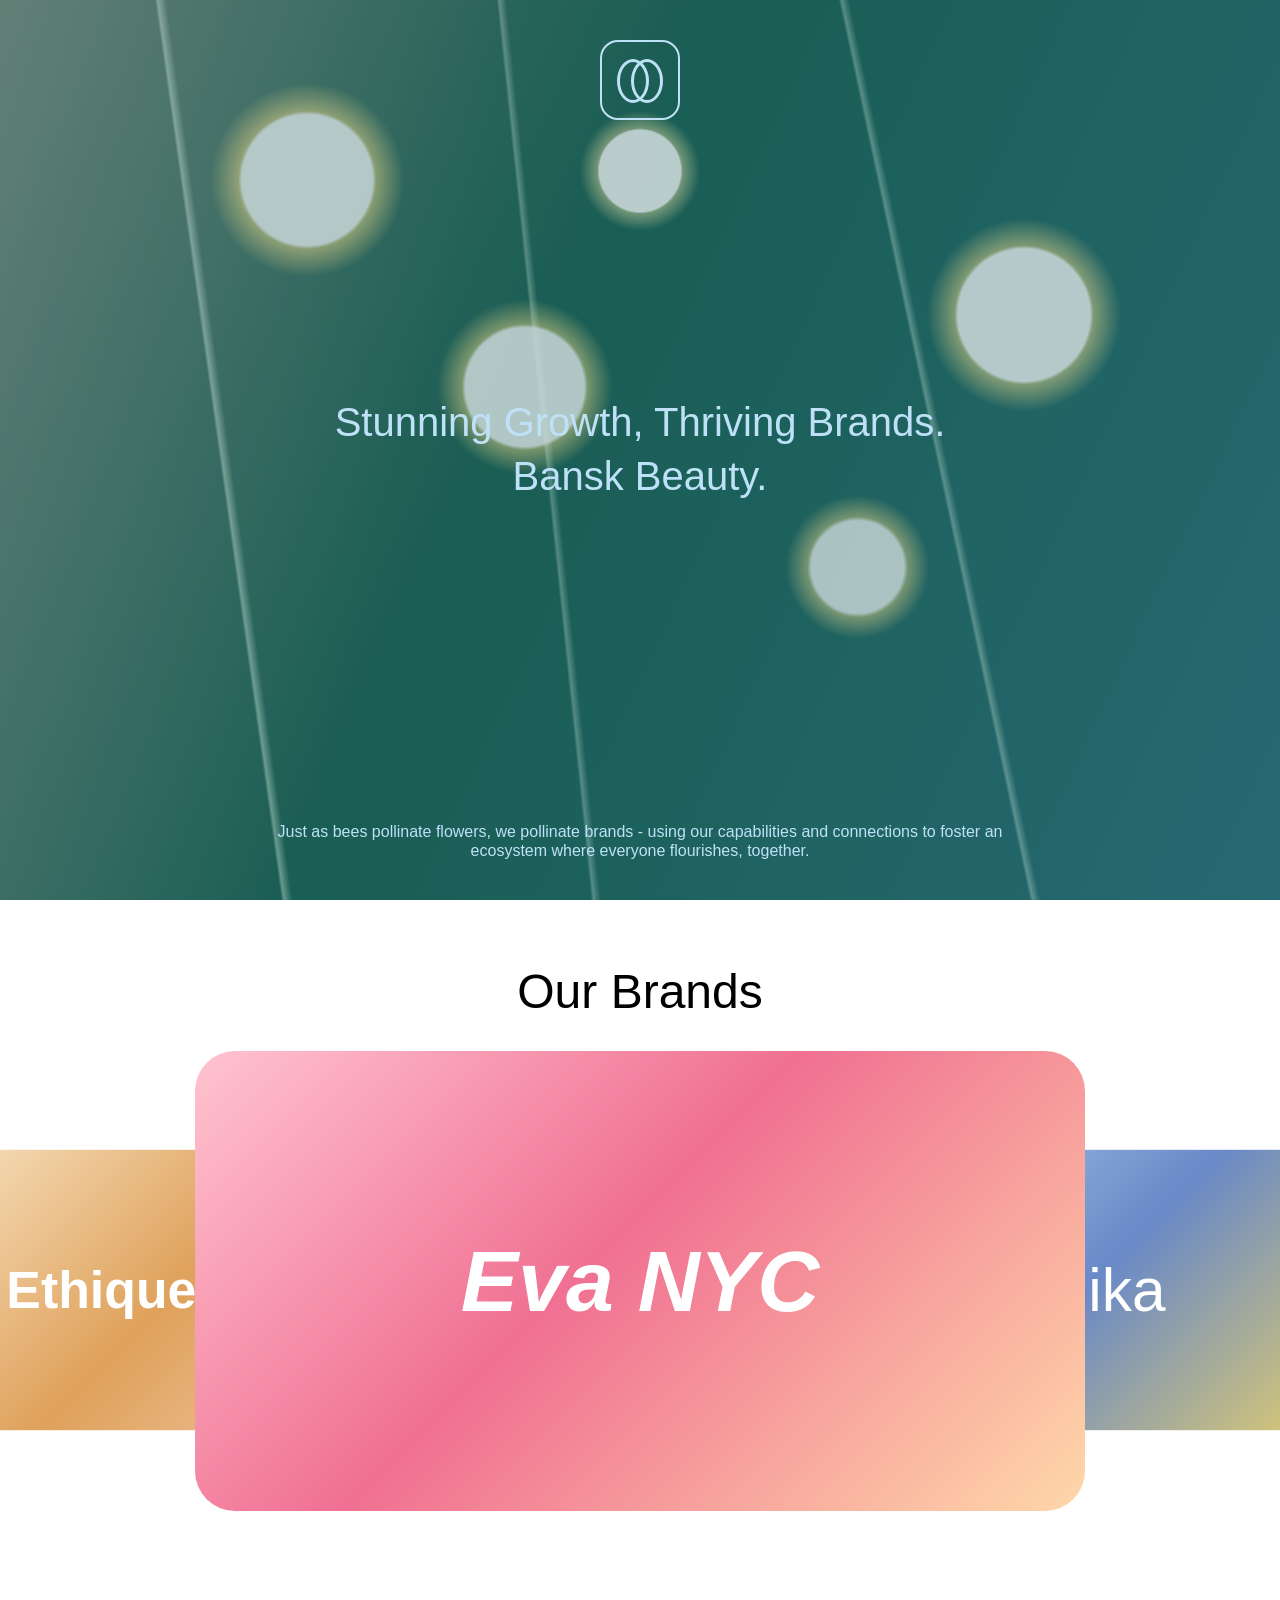
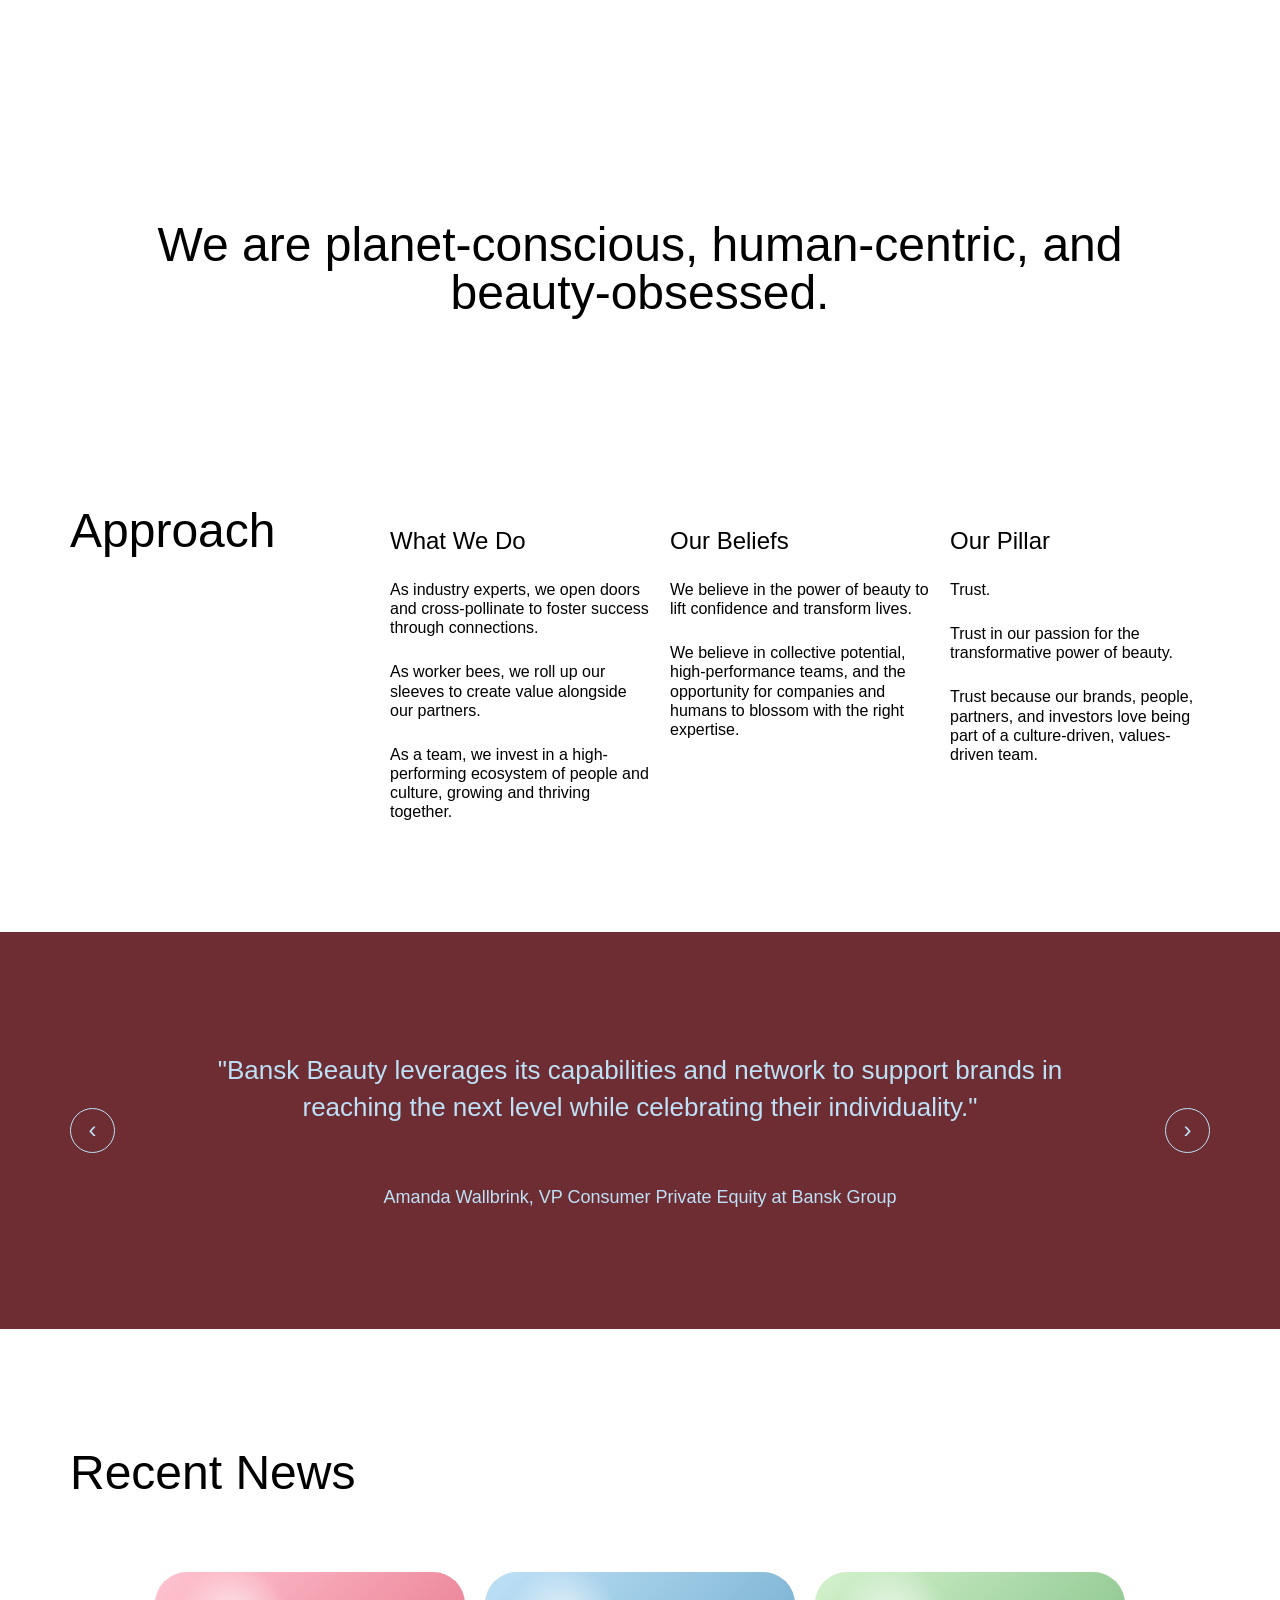
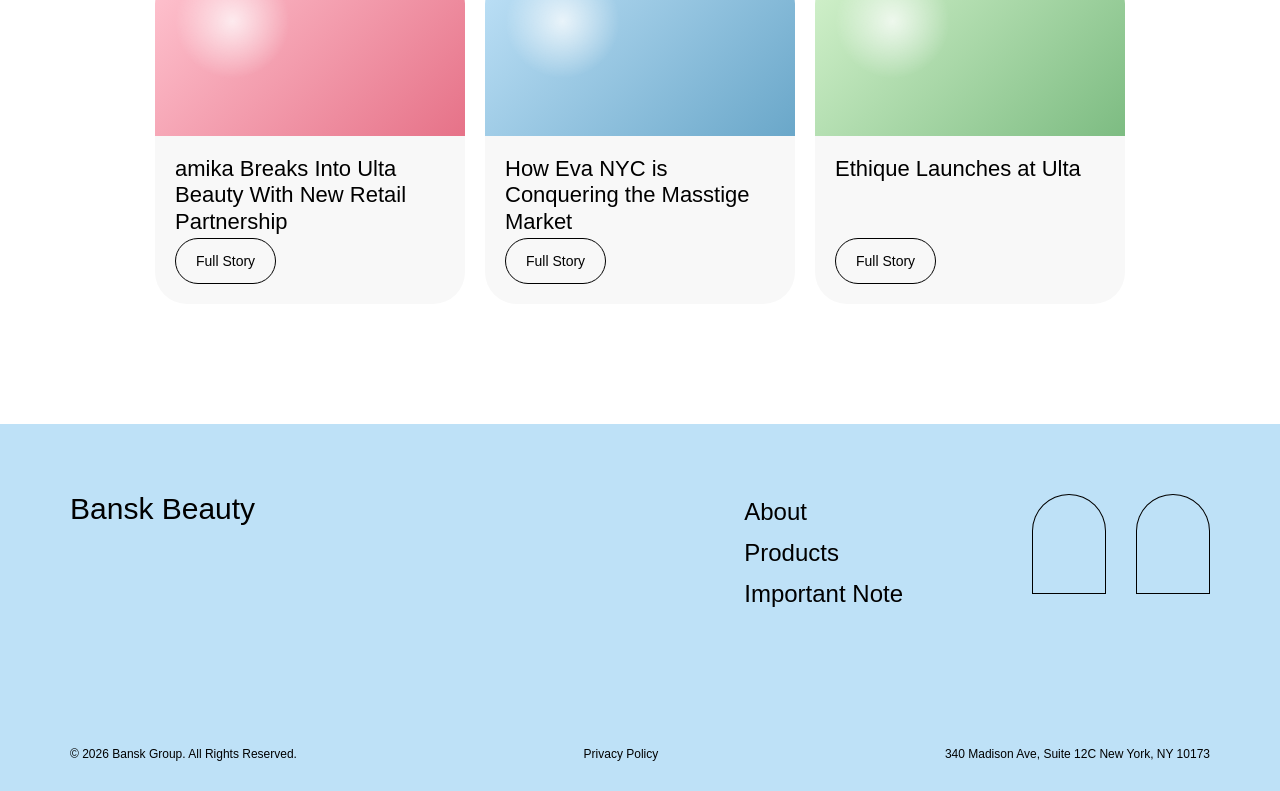
==== index.html @ 54f82763 "zuri nilotica 1st" ====
<!DOCTYPE html>
<html lang="en">
<head>
  <meta charset="UTF-8">
  <meta name="viewport" content="width=device-width, initial-scale=1.0">
  <title>Bansk Beauty Replica | Home</title>
  <link rel="stylesheet" href="styles.css">
</head>
<body data-page="home">
  <header class="site-header">
    <div class="container header-inner">
      <a class="brand-mark" href="index.html" aria-label="Bansk Beauty home">
        <span class="mark-symbol">B</span>
      </a>
      <a class="wordmark" href="index.html" aria-label="Bansk Beauty home">Bansk Beauty</a>
      <nav class="desktop-nav" aria-label="Primary navigation">
        <a href="about.html">About</a>
        <a href="https://www.linkedin.com/company/bansk-beauty/posts/?feedView=all">LinkedIn</a>
      </nav>
      <button class="menu-btn" type="button" aria-label="Open menu" aria-expanded="false">
        <span></span><span></span><span></span>
      </button>
    </div>
    <nav class="mobile-nav" aria-label="Mobile navigation">
      <a href="index.html">Home</a>
      <a href="products.html">Products</a>
      <a href="about.html">About</a>
      <a href="contact.html">Contact</a>
      <a href="important-note.html">Important Note</a>
    </nav>
  </header>

  <section class="hero hero-home" aria-label="Introduction">
    <div class="hero-media"></div>
    <div class="hero-logo">B</div>
    <h1>Stunning Growth, Thriving Brands.<br>Bansk Beauty.</h1>
    <p>Just as bees pollinate flowers, we pollinate brands - using our capabilities and connections to foster an ecosystem where everyone flourishes, together.</p>
  </section>

  <main class="home-page">
    <section class="brand-section container" id="brands">
      <h2 class="section-heading center">Our Brands</h2>
      <button class="brand-close" type="button" aria-label="Close brand details">×</button>
      <div class="brand-carousel" aria-live="polite"></div>
      <div class="carousel-actions">
        <button class="circle-btn prev-brand" type="button" aria-label="Previous brand">‹</button>
        <button class="circle-btn next-brand" type="button" aria-label="Next brand">›</button>
      </div>
    </section>

    <section class="core-value container reveal">
      <p>We are planet-conscious, human-centric, and beauty-obsessed.</p>
    </section>

    <section class="approach-section container reveal">
      <h2 class="section-heading">Approach</h2>
      <div class="approach-grid">
        <article>
          <h3>What We Do</h3>
          <p>As industry experts, we open doors and cross-pollinate to foster success through connections.</p>
          <p>As worker bees, we roll up our sleeves to create value alongside our partners.</p>
          <p>As a team, we invest in a high-performing ecosystem of people and culture, growing and thriving together.</p>
        </article>
        <article>
          <h3>Our Beliefs</h3>
          <p>We believe in the power of beauty to lift confidence and transform lives.</p>
          <p>We believe in collective potential, high-performance teams, and the opportunity for companies and humans to blossom with the right expertise.</p>
        </article>
        <article>
          <h3>Our Pillar</h3>
          <p>Trust.</p>
          <p>Trust in our passion for the transformative power of beauty.</p>
          <p>Trust because our brands, people, partners, and investors love being part of a culture-driven, values-driven team.</p>
        </article>
      </div>
    </section>

    <section class="testimonial-section reveal" aria-label="Testimonials">
      <div class="container">
        <div class="testimonial-slider">
          <button class="circle-btn testimonial-prev" type="button" aria-label="Previous testimonial">‹</button>
          <blockquote>
            <p class="testimonial-text"></p>
            <footer class="testimonial-author"></footer>
          </blockquote>
          <button class="circle-btn testimonial-next" type="button" aria-label="Next testimonial">›</button>
        </div>
      </div>
    </section>

    <section class="recent-news-section container reveal">
      <h2 class="section-heading">Recent News</h2>
      <div class="news-grid">
        <article class="news-card">
          <div class="placeholder-image pink"></div>
          <div class="news-content">
            <p>amika Breaks Into Ulta Beauty With New Retail Partnership</p>
            <a class="pill-btn" href="#">Full Story</a>
          </div>
        </article>
        <article class="news-card">
          <div class="placeholder-image blue"></div>
          <div class="news-content">
            <p>How Eva NYC is Conquering the Masstige Market</p>
            <a class="pill-btn" href="#">Full Story</a>
          </div>
        </article>
        <article class="news-card">
          <div class="placeholder-image green"></div>
          <div class="news-content">
            <p>Ethique Launches at Ulta</p>
            <a class="pill-btn" href="#">Full Story</a>
          </div>
        </article>
      </div>
    </section>
  </main>

  <footer class="site-footer">
    <div class="container footer-inner">
      <div class="footer-top">
        <a class="footer-wordmark" href="index.html">Bansk Beauty</a>
        <div class="footer-nav-wrap">
          <nav class="footer-nav" aria-label="Footer navigation">
            <a href="about.html">About</a>
            <a href="products.html">Products</a>
            <a href="important-note.html">Important Note</a>
          </nav>
          <div class="footer-shapes" aria-hidden="true">
            <span></span><span></span>
          </div>
        </div>
      </div>
      <div class="footer-bottom">
        <p>© 2026 Bansk Group. All Rights Reserved.</p>
        <a href="important-note.html">Privacy Policy</a>
        <p>340 Madison Ave, Suite 12C New York, NY 10173</p>
      </div>
    </div>
  </footer>

  <script src="script.js"></script>
</body>
</html>
---- styles.css ----
:root {
  --blue: #bee1f7;
  --burgundy: #6d2d33;
  --ink: #000;
  --paper: #fff;
  --soft: #f8f8f8;
  --muted: #ececec;
  --gutter: 70px;
  --radius-lg: 40px;
  --radius-md: 20px;
}

* {
  box-sizing: border-box;
}

html {
  scroll-behavior: smooth;
}

body {
  margin: 0;
  color: var(--ink);
  background: var(--paper);
  font-family: "Trebuchet MS", "Helvetica Neue", sans-serif;
  font-weight: 375;
  overflow-x: hidden;
}

a {
  color: inherit;
}

.container {
  max-width: 1440px;
  margin: 0 auto;
  padding: 0 var(--gutter);
}

.site-header {
  position: fixed;
  z-index: 20;
  top: 0;
  left: 0;
  width: 100%;
  background: var(--paper);
  border-bottom: 1px solid rgba(0, 0, 0, 0.05);
  transition: background-color 0.3s ease, border-color 0.3s ease, color 0.3s ease;
}

body[data-page="home"] .site-header:not(.is-sticky):not(.menu-open) {
  opacity: 0;
  pointer-events: none;
}

body[data-page="home"]:has(#brands:target) .site-header {
  opacity: 1;
  pointer-events: auto;
  background: var(--blue);
}

.site-header.translucent:not(.is-sticky):not(.menu-open) {
  background: transparent;
  color: var(--paper);
  border-color: transparent;
}

.site-header.is-sticky,
.site-header.menu-open {
  background: var(--blue);
  color: var(--ink);
}

.header-inner {
  position: relative;
  display: flex;
  min-height: 77px;
  align-items: center;
  justify-content: space-between;
}

.brand-mark {
  display: grid;
  width: 42px;
  height: 42px;
  place-items: center;
  border: 1px solid currentColor;
  border-radius: 50%;
  text-decoration: none;
  font-size: 0;
}

.mark-symbol {
  position: relative;
  width: 30px;
  height: 30px;
  border: 2px solid currentColor;
  border-radius: 12px;
}

.mark-symbol::before,
.mark-symbol::after {
  content: "";
  position: absolute;
  top: 5px;
  width: 14px;
  height: 18px;
  border: 2px solid currentColor;
  border-radius: 50%;
}

.mark-symbol::before {
  left: 4px;
}

.mark-symbol::after {
  right: 4px;
}

.wordmark {
  position: absolute;
  left: 50%;
  transform: translateX(-50%);
  text-decoration: none;
  font-size: 21px;
  line-height: 1;
  letter-spacing: 0;
}

.desktop-nav {
  display: flex;
  gap: 34px;
}

.desktop-nav a,
.footer-nav a {
  text-decoration: none;
  font-size: 16px;
  line-height: 1.18;
}

.desktop-nav a:hover,
.footer-nav a:hover,
.footer-bottom a:hover {
  text-decoration: underline;
}

.menu-btn {
  display: none;
  position: relative;
  width: 32px;
  height: 30px;
  border: 0;
  background: transparent;
  padding: 0;
  z-index: 25;
}

.menu-btn span {
  position: absolute;
  left: 0;
  width: 32px;
  height: 2px;
  background: currentColor;
  transition: transform 0.3s ease, top 0.3s ease, opacity 0.3s ease;
}

.menu-btn span:nth-child(1) { top: 6px; }
.menu-btn span:nth-child(2) { top: 14px; }
.menu-btn span:nth-child(3) { top: 22px; }

.menu-btn.active span:nth-child(1) {
  top: 14px;
  transform: rotate(45deg);
}

.menu-btn.active span:nth-child(2) {
  opacity: 0;
}

.menu-btn.active span:nth-child(3) {
  top: 14px;
  transform: rotate(-45deg);
}

.mobile-nav {
  position: fixed;
  inset: 0;
  z-index: 18;
  display: flex;
  flex-direction: column;
  justify-content: center;
  gap: 12px;
  padding: 35px;
  background: var(--blue);
  transform: translateX(100%);
  transition: transform 0.5s ease;
}

.mobile-nav.active {
  transform: translateX(0);
}

.mobile-nav a {
  text-decoration: none;
  font-size: 32px;
  line-height: 1.6;
}

.hero {
  position: relative;
  min-height: 100vh;
  display: grid;
  place-items: center;
  text-align: center;
  overflow: hidden;
  color: var(--blue);
  isolation: isolate;
}

.hero-media {
  position: absolute;
  inset: 0;
  z-index: -2;
  background:
    radial-gradient(circle at 50% 19%, rgba(225, 239, 240, 0.95) 0 4.2%, rgba(255, 244, 180, 0.45) 4.4%, transparent 6.2%),
    radial-gradient(circle at 24% 20%, rgba(225, 239, 240, 0.9) 0 5.4%, rgba(255, 235, 150, 0.5) 5.7%, transparent 8%),
    radial-gradient(circle at 80% 35%, rgba(225, 239, 240, 0.92) 0 5.6%, rgba(255, 235, 150, 0.5) 5.9%, transparent 8.2%),
    radial-gradient(circle at 41% 43%, rgba(225, 239, 240, 0.9) 0 6.5%, rgba(255, 235, 150, 0.48) 6.9%, transparent 9.6%),
    radial-gradient(circle at 67% 63%, rgba(225, 239, 240, 0.86) 0 4.5%, rgba(255, 235, 150, 0.45) 4.9%, transparent 7%),
    linear-gradient(105deg, rgba(255,255,255,0.12), rgba(255,255,255,0) 35%),
    linear-gradient(115deg, #5f7f75 0%, #1d675d 42%, #2d7480 100%);
  background-size: cover;
}

.hero-media::after {
  content: "";
  position: absolute;
  inset: 0;
  background:
    linear-gradient(82deg, transparent 20%, rgba(196, 224, 214, 0.45) 20.2%, transparent 20.8%),
    linear-gradient(84deg, transparent 43%, rgba(196, 224, 214, 0.34) 43.2%, transparent 43.7%),
    linear-gradient(78deg, transparent 70%, rgba(196, 224, 214, 0.36) 70.2%, transparent 70.7%),
    rgba(0, 35, 32, 0.14);
}

.hero-about {
  color: var(--paper);
}

.hero-about .hero-media {
  background:
    linear-gradient(rgba(0, 0, 0, 0.42), rgba(0, 0, 0, 0.42)),
    linear-gradient(135deg, #735047, #b9869d 45%, #384b61);
}

.hero-logo {
  position: absolute;
  top: 40px;
  left: 50%;
  transform: translateX(-50%);
  display: grid;
  width: 80px;
  height: 80px;
  place-items: center;
  border: 2px solid currentColor;
  border-radius: 18px;
  font-size: 0;
  animation: fadeIn 1.4s ease forwards;
}

.hero-logo::before,
.hero-logo::after {
  content: "";
  position: absolute;
  top: 17px;
  width: 26px;
  height: 38px;
  border: 3px solid currentColor;
  border-radius: 50%;
}

.hero-logo::before {
  left: 15px;
}

.hero-logo::after {
  right: 15px;
}

.hero h1 {
  max-width: 980px;
  margin: 0;
  padding: 0 35px;
  font-size: 40px;
  font-weight: 400;
  line-height: 1.34;
  animation: fadeIn 1.4s ease 0.1s both;
}

.hero p {
  position: absolute;
  bottom: 40px;
  left: 50%;
  width: min(760px, calc(100% - 70px));
  transform: translateX(-50%);
  margin: 0;
  font-size: 16px;
  line-height: 1.2;
  animation: fadeIn 1.4s ease 0.2s both;
}

.home-page {
  position: relative;
  z-index: 1;
  background: var(--paper);
  padding-top: 0;
}

.section-heading {
  margin: 0 0 75px;
  font-size: 48px;
  font-weight: 375;
  line-height: 1;
}

.section-heading.center {
  text-align: center;
  margin-bottom: 35px;
}

.brand-section {
  position: relative;
  padding-top: 68px;
}

.brand-carousel {
  position: relative;
  min-height: 680px;
}

.brand-slide {
  position: absolute;
  top: 0;
  left: 50%;
  width: min(936px, calc(100% - 250px));
  opacity: 0;
  pointer-events: none;
  transform: translateX(-50%) scale(0.88);
  transition: transform 0.6s ease, opacity 0.45s ease, width 0.6s ease;
}

.brand-slide.active {
  opacity: 1;
  pointer-events: auto;
  transform: translateX(-50%) scale(1);
  z-index: 3;
}

.brand-slide.prev {
  opacity: 1;
  transform: translateX(calc(-50% - 50%)) scale(0.72);
  z-index: 1;
}

.brand-slide.next {
  opacity: 1;
  transform: translateX(calc(-50% + 50%)) scale(0.72);
  z-index: 1;
}

.brand-hero {
  position: relative;
  display: grid;
  height: 390px;
  margin: 44px 0;
  place-items: center;
  overflow: hidden;
  border-radius: var(--radius-lg);
  color: var(--ink);
  cursor: pointer;
  transition: height 0.7s ease, margin 0.7s ease, border-radius 0.7s ease;
}

.brand-slide.active .brand-hero {
  height: 460px;
  margin: 0;
}

.brand-hero::before {
  content: "";
  position: absolute;
  inset: 0;
  background: var(--brand-bg);
  transition: transform 1s ease;
}

.brand-hero:hover::before,
.brand-section.opened .brand-hero::before {
  transform: scale(1.05);
}

.brand-logo-text {
  position: relative;
  z-index: 1;
  font-size: 90px;
  font-weight: 800;
  color: white;
  line-height: 1;
  text-align: center;
}

.brand-slide:nth-child(2) .brand-logo-text {
  font-size: 72px;
  font-weight: 700;
}

.brand-slide:nth-child(3) .brand-logo-text {
  font-size: 86px;
  font-style: italic;
}

.brand-slide:nth-child(4) .brand-logo-text {
  font-size: 84px;
  font-weight: 500;
}

.brand-info {
  position: relative;
  height: 0;
  overflow: hidden;
  display: grid;
  grid-template-columns: minmax(0, 1fr) minmax(320px, 1.15fr);
  gap: 40px;
  color: var(--brand-color);
  background: var(--brand-panel);
  border-bottom-right-radius: var(--radius-lg);
  border-bottom-left-radius: var(--radius-lg);
  transition: height 0.8s ease, padding 0.8s ease;
}

.brand-info-close {
  position: absolute;
  top: 24px;
  right: 24px;
  z-index: 2;
  display: grid;
  width: 42px;
  height: 42px;
  place-items: center;
  border: 1px solid currentColor;
  border-radius: 50%;
  background: transparent;
  color: inherit;
  font-size: 24px;
  line-height: 1;
  cursor: pointer;
  transition: background-color 0.2s ease, color 0.2s ease;
}

.brand-info-close:hover {
  background: var(--brand-color);
  color: var(--brand-panel);
}

.brand-info-close::before {
  content: "x";
}

.brand-info-close {
  font-size: 0;
}

.brand-slide.expanded {
  width: calc(100% - 140px);
}

.brand-slide.expanded .brand-hero {
  height: 345px;
  margin: 0;
  border-bottom-right-radius: 0;
  border-bottom-left-radius: 0;
}

.brand-slide.expanded .brand-info {
  height: auto;
  padding: 72px 80px 86px;
}

.brand-info h3 {
  margin: 0 0 29px;
  font-size: 40px;
  font-weight: 375;
  line-height: 1;
}

.brand-info p {
  margin: 0 0 42px;
  font-size: 21px;
  line-height: 1.18;
}

.brand-meta {
  display: flex;
  gap: 30px;
  margin-top: auto;
  font-size: 14px;
  line-height: 1.18;
}

.brand-gallery {
  display: grid;
  grid-template-columns: repeat(2, 1fr);
  gap: 20px;
}

.gallery-tile {
  min-height: 190px;
  border-radius: var(--radius-md);
  background: rgba(255, 255, 255, 0.45);
}

.brand-close {
  position: absolute;
  top: 82px;
  right: 100px;
  z-index: 5;
  display: none;
  border: 0;
  background: transparent;
  color: var(--paper);
  font-size: 24px;
  cursor: pointer;
}

.brand-section.opened .brand-close {
  display: block;
}

.carousel-actions {
  position: absolute;
  top: 326px;
  left: 0;
  right: 0;
  display: flex;
  justify-content: space-between;
  padding: 0 135px;
  pointer-events: none;
}

.circle-btn {
  display: grid;
  width: 45px;
  height: 45px;
  place-items: center;
  border: 1px solid currentColor;
  border-radius: 50%;
  background: var(--paper);
  color: inherit;
  font-size: 24px;
  line-height: 1;
  cursor: pointer;
  pointer-events: auto;
  transition: background-color 0.25s ease, color 0.25s ease;
}

.circle-btn:hover,
.pill-btn:hover {
  background: var(--ink);
  color: var(--paper);
}

.brand-section.opened .carousel-actions {
  top: 300px;
}

.pill-btn {
  display: inline-flex;
  width: fit-content;
  align-items: center;
  justify-content: center;
  border: 1px solid currentColor;
  border-radius: 31px;
  padding: 14px 20px;
  background: transparent;
  color: inherit;
  text-decoration: none;
  font: inherit;
  font-size: 14px;
  line-height: 1.18;
  cursor: pointer;
  transition: background-color 0.25s ease, color 0.25s ease;
}

.pill-btn.light:hover {
  background: var(--paper);
  color: var(--ink);
}

.core-value {
  margin-top: 90px;
  margin-bottom: 190px;
  text-align: center;
}

.core-value p {
  max-width: 973px;
  margin: 0 auto;
  font-size: 48px;
  line-height: 1;
}

.approach-section {
  display: grid;
  grid-template-columns: 280px 1fr;
  gap: 40px;
  margin-bottom: 85px;
}

.approach-grid {
  display: grid;
  grid-template-columns: repeat(3, minmax(0, 1fr));
  gap: 20px;
}

.approach-grid h3 {
  margin: 20px 0 24px;
  font-size: 24px;
  font-weight: 375;
  line-height: 1.2;
}

.approach-grid p {
  margin: 0 0 25px;
  font-size: 16px;
  line-height: 1.2;
}

.testimonial-section {
  margin-bottom: 120px;
  padding: 120px 0;
  background: var(--burgundy);
  color: var(--blue);
}

.testimonial-slider {
  display: grid;
  grid-template-columns: 45px 1fr 45px;
  gap: 55px;
  align-items: center;
  text-align: center;
}

.testimonial-slider .circle-btn {
  background: transparent;
}

.testimonial-slider .circle-btn:hover {
  background: var(--blue);
  color: var(--burgundy);
}

.testimonial-slider blockquote {
  margin: 0;
}

.testimonial-text {
  margin: 0;
  font-size: 26px;
  line-height: 1.45;
}

.testimonial-author {
  margin-top: 60px;
  font-size: 18px;
  line-height: 1.2;
}

.recent-news-section {
  padding-bottom: 120px;
}

.news-grid,
.product-list {
  display: grid;
  grid-template-columns: repeat(3, minmax(0, 1fr));
  gap: 20px;
}

.news-grid {
  max-width: 970px;
  margin: 0 auto;
}

.news-card,
.product-card {
  overflow: hidden;
  border-radius: 32px;
  background: var(--soft);
}

.placeholder-image {
  aspect-ratio: 377 / 200;
  background:
    radial-gradient(circle at 25% 30%, rgba(255, 255, 255, 0.75), transparent 22%),
    linear-gradient(135deg, var(--a), var(--b));
}

.placeholder-image.pink { --a: #ffc4d0; --b: #e67288; }
.placeholder-image.blue { --a: #bee1f7; --b: #6aa7c9; }
.placeholder-image.green { --a: #d3f2cc; --b: #7dbc82; }
.placeholder-image.cream { --a: #fbecd0; --b: #d9aa70; }

.news-content,
.product-card {
  display: flex;
  flex-direction: column;
  justify-content: space-between;
  padding: 20px;
}

.news-content {
  min-height: 168px;
}

.news-content p {
  display: -webkit-box;
  overflow: hidden;
  margin: 0;
  font-size: 22px;
  line-height: 1.2;
  -webkit-box-orient: vertical;
  -webkit-line-clamp: 4;
}

.site-footer {
  background: var(--blue);
  padding: 70px 0 30px;
}

.site-footer.compact {
  margin-top: 120px;
}

.footer-top {
  display: flex;
  justify-content: space-between;
  gap: 60px;
  margin-bottom: 135px;
}

.footer-wordmark {
  text-decoration: none;
  font-size: 30px;
  line-height: 1;
}

.footer-nav-wrap,
.footer-shapes,
.footer-bottom {
  display: flex;
}

.footer-nav-wrap {
  gap: 129px;
}

.footer-nav {
  display: flex;
  flex-direction: column;
  gap: 5px;
}

.footer-nav a {
  font-size: 24px;
  line-height: 1.5;
}

.footer-shapes {
  gap: 30px;
}

.footer-shapes span {
  display: block;
  width: 74px;
  height: 100px;
  border: 1px solid var(--ink);
  border-radius: 999px 999px 8px 8px;
}

.footer-bottom {
  justify-content: space-between;
  gap: 30px;
}

.footer-bottom p,
.footer-bottom a {
  margin: 0;
  color: var(--ink);
  text-decoration: none;
  font-size: 12px;
  line-height: 1.18;
}

.subpage {
  padding-top: 180px;
}

.page-title {
  margin-bottom: 90px;
}

.page-title h1 {
  max-width: 980px;
  margin: 0 0 35px;
  font-size: 64px;
  font-weight: 375;
  line-height: 1;
}

.page-title p,
.large-copy {
  max-width: 760px;
  margin: 0;
  font-size: 26px;
  line-height: 1.3;
}

.split-section {
  display: grid;
  grid-template-columns: 280px 1fr;
  gap: 40px;
  padding-top: 120px;
  padding-bottom: 120px;
}

.split-section p + p {
  margin-top: 25px;
  font-size: 18px;
  line-height: 1.45;
}

.work-with-section {
  min-height: 560px;
  display: grid;
  place-items: center;
  background:
    linear-gradient(rgba(0, 0, 0, 0.5), rgba(0, 0, 0, 0.5)),
    linear-gradient(135deg, #bf7d86, #6d2d33 54%, #bee1f7);
  color: var(--paper);
}

.work-overlay {
  text-align: center;
}

.work-overlay h2 {
  margin: 0 0 60px;
  font-size: 48px;
  font-weight: 375;
  line-height: 1.08;
}

.work-links {
  display: flex;
  justify-content: center;
  gap: 20px;
  flex-wrap: wrap;
}

.product-list {
  grid-template-columns: repeat(4, minmax(0, 1fr));
}

.product-card {
  min-height: 480px;
}

.product-card .placeholder-image {
  margin: -20px -20px 30px;
  border-radius: var(--radius-lg) var(--radius-lg) 0 0;
}

.product-card h2,
.contact-panel h2,
.note-body h2 {
  margin: 0 0 24px;
  font-size: 32px;
  font-weight: 375;
  line-height: 1;
}

.product-card p,
.contact-panel p,
.note-body p {
  margin: 0 0 30px;
  font-size: 18px;
  line-height: 1.35;
}

.contact-panel {
  display: grid;
  grid-template-columns: 0.8fr 1.2fr;
  gap: 80px;
  padding-bottom: 120px;
}

.contact-panel form {
  display: grid;
  gap: 20px;
}

.contact-panel label {
  display: grid;
  gap: 8px;
  font-size: 14px;
}

.contact-panel input,
.contact-panel textarea {
  width: 100%;
  border: 1px solid var(--ink);
  border-radius: 20px;
  padding: 14px 18px;
  font: inherit;
  resize: vertical;
}

.note-body {
  max-width: 980px;
}

.reveal {
  opacity: 0;
  transform: translateY(36px);
  transition: opacity 0.7s ease, transform 0.7s ease;
}

.reveal.visible {
  opacity: 1;
  transform: translateY(0);
}

@keyframes fadeIn {
  from {
    opacity: 0;
  }
  to {
    opacity: 1;
  }
}

@media (max-width: 1024px) {
  :root {
    --gutter: 35px;
  }

  .header-inner {
    min-height: 71px;
  }

  .brand-mark {
    width: 44px;
    height: 44px;
  }

  .wordmark {
    font-size: 24px;
  }

  .hero h1,
  .section-heading,
  .core-value p,
  .work-overlay h2 {
    font-size: 32px;
  }

  .home-page {
    padding-top: 120px;
  }

  .brand-carousel {
    min-height: 760px;
  }

  .brand-slide {
    width: min(760px, calc(100% - 120px));
  }

  .brand-slide.active .brand-hero,
  .brand-hero {
    height: 354px;
    margin: 0;
  }

  .brand-slide.expanded {
    width: calc(100% - 66px);
  }

  .brand-slide.expanded .brand-hero {
    height: 354px;
  }

  .brand-slide.expanded .brand-info {
    padding: 46px;
  }

  .brand-info h3 {
    font-size: 32px;
  }

  .brand-info p {
    font-size: 18px;
  }

  .brand-gallery {
    min-width: 320px;
  }

  .carousel-actions {
    top: 260px;
    padding: 0 60px;
  }

  .core-value {
    margin-top: 140px;
    margin-bottom: 140px;
  }

  .approach-section,
  .split-section {
    grid-template-columns: 1fr;
  }

  .approach-grid {
    grid-template-columns: 1fr;
    justify-items: end;
    gap: 60px;
  }

  .approach-grid article {
    max-width: 375px;
  }

  .testimonial-section {
    padding: 60px 0;
  }

  .testimonial-text {
    font-size: 22px;
    line-height: 1.3;
  }

  .news-grid {
    grid-template-columns: repeat(2, minmax(0, 1fr));
  }

  .product-list {
    grid-template-columns: repeat(2, minmax(0, 1fr));
  }

  .footer-nav-wrap {
    gap: 80px;
  }

  .contact-panel {
    grid-template-columns: 1fr;
  }
}

@media (max-width: 768px) {
  .desktop-nav,
  .wordmark {
    display: none;
  }

  .menu-btn {
    display: block;
  }

  .site-header:not(.is-sticky):not(.menu-open) {
    background: transparent;
    border-color: transparent;
  }

  .hero-logo {
    display: none;
  }

  .hero h1 {
    position: absolute;
    bottom: 360px;
    left: 50%;
    width: calc(100% - 40px);
    max-width: 345px;
    transform: translateX(-50%);
    padding: 0 20px;
    font-size: 30px;
    line-height: 1.26;
  }

  .hero p {
    bottom: 40px;
    width: calc(100% - 70px);
    max-width: 320px;
    font-size: 14px;
  }

  .home-page {
    padding-top: 95px;
  }

  .section-heading.center {
    margin-bottom: 30px;
  }

  .brand-carousel {
    min-height: 325px;
  }

  .brand-slide,
  .brand-slide.prev,
  .brand-slide.next,
  .brand-slide.active,
  .brand-slide.expanded {
    position: absolute;
    width: min(100%, 345px);
    left: 50%;
    top: 0;
    pointer-events: none;
  }

  .brand-slide {
    opacity: 0;
    transform: translateX(-50%) scale(0.92);
  }

  .brand-slide.active {
    opacity: 1;
    transform: translateX(-50%);
    pointer-events: auto;
  }

  .brand-slide.prev {
    opacity: 0.42;
    transform: translateX(calc(-50% - 78%)) scale(0.86);
  }

  .brand-slide.next {
    opacity: 0.42;
    transform: translateX(calc(-50% + 78%)) scale(0.86);
  }

  .brand-section.opened .brand-carousel,
  .brand-carousel:has(.brand-slide.expanded) {
    min-height: 1010px;
  }

  .brand-hero,
  .brand-slide.active .brand-hero {
    height: 240px;
    margin: 0;
    border-radius: var(--radius-md);
  }

  .brand-slide.expanded .brand-hero {
    height: 300px;
    border-bottom-right-radius: 0;
    border-bottom-left-radius: 0;
  }

  .brand-slide:not(.expanded) .brand-info {
    padding: 0 20px;
  }

  .brand-slide.expanded .brand-info {
    display: block;
    padding: 70px 20px 24px;
  }

  .brand-info {
    display: block;
  }

  .brand-info p {
    font-size: 16px;
    line-height: 1.2;
  }

  .brand-info h3 {
    padding-right: 28px;
  }

  .brand-info-close {
    top: 18px;
    right: 18px;
    width: 38px;
    height: 38px;
  }

  .brand-logo-text,
  .brand-slide:nth-child(2) .brand-logo-text,
  .brand-slide:nth-child(3) .brand-logo-text,
  .brand-slide:nth-child(4) .brand-logo-text {
    font-size: 46px;
  }

  .brand-gallery {
    grid-template-columns: repeat(2, 1fr);
    min-width: 0;
    gap: 10px;
    margin-top: 40px;
  }

  .gallery-tile {
    min-height: 115px;
  }

  .carousel-actions {
    top: 210px;
    padding: 0;
    left: 0;
    right: 0;
    z-index: 6;
  }

  .brand-section.opened .carousel-actions {
    top: 250px;
  }

  .brand-close {
    display: none;
  }

  .carousel-actions .circle-btn {
    background: var(--paper);
  }

  .core-value {
    margin-top: 180px;
    margin-bottom: 180px;
  }

  .approach-grid {
    justify-items: start;
  }

  .testimonial-section {
    margin-bottom: 95px;
    padding: 95px 0;
  }

  .testimonial-slider {
    grid-template-columns: 1fr 1fr;
    gap: 20px;
  }

  .testimonial-slider blockquote {
    grid-column: 1 / -1;
    grid-row: 1;
  }

  .testimonial-prev {
    justify-self: end;
  }

  .testimonial-next {
    justify-self: start;
  }

  .news-grid,
  .product-list {
    grid-template-columns: 1fr;
  }

  .recent-news-section {
    padding-bottom: 95px;
  }

  .recent-news-section .section-heading {
    text-align: center;
  }

  .site-footer {
    padding: 51px 0 20px;
  }

  .footer-top {
    display: block;
    margin-bottom: 20px;
  }

  .footer-wordmark {
    display: inline-block;
    margin-bottom: 50px;
  }

  .footer-nav-wrap {
    display: block;
  }

  .footer-nav {
    margin-bottom: 125px;
  }

  .footer-nav a {
    font-size: 18px;
  }

  .footer-shapes {
    justify-content: flex-end;
  }

  .footer-bottom {
    display: flex;
    justify-content: flex-start;
  }

  .footer-bottom p:last-child,
  .footer-bottom a {
    display: none;
  }

  .subpage {
    padding-top: 120px;
  }

  .page-title h1 {
    font-size: 44px;
  }

  .page-title p,
  .large-copy {
    font-size: 22px;
  }

  .work-links {
    flex-direction: column;
    align-items: center;
  }
}
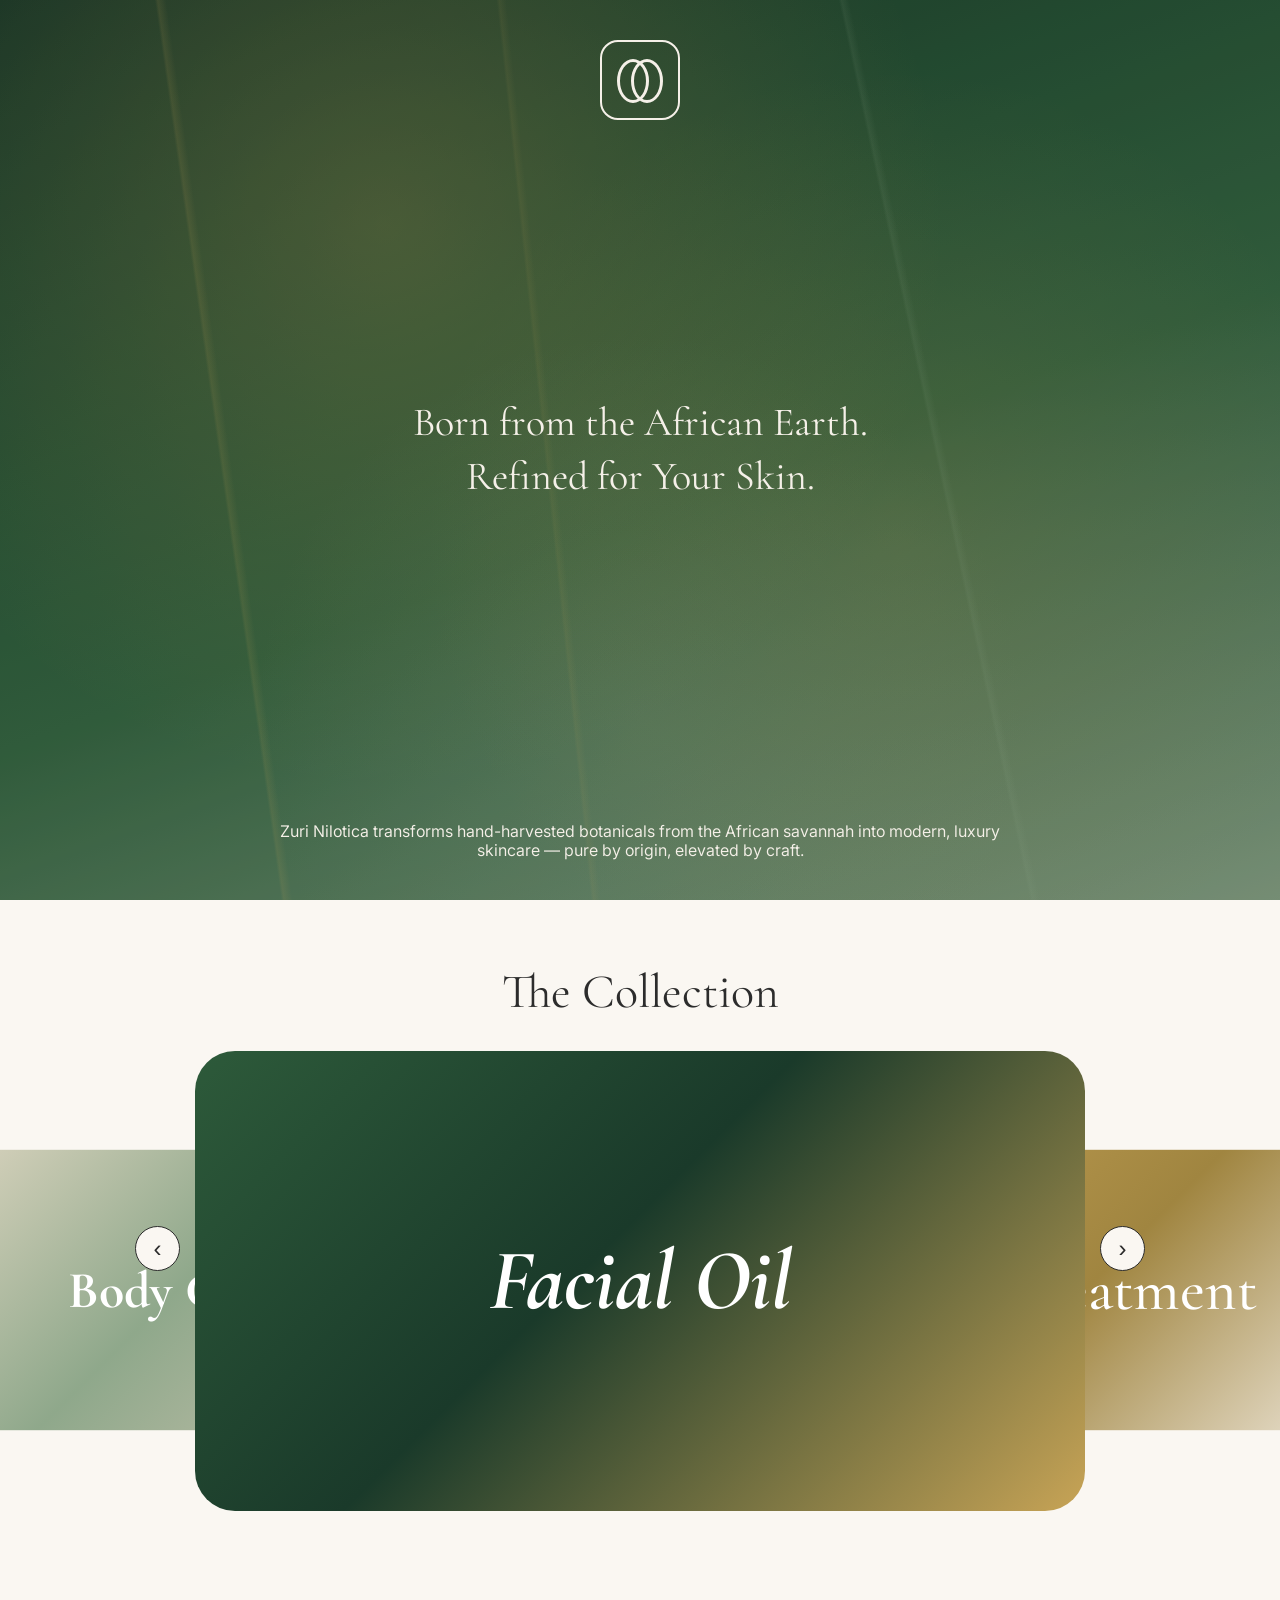
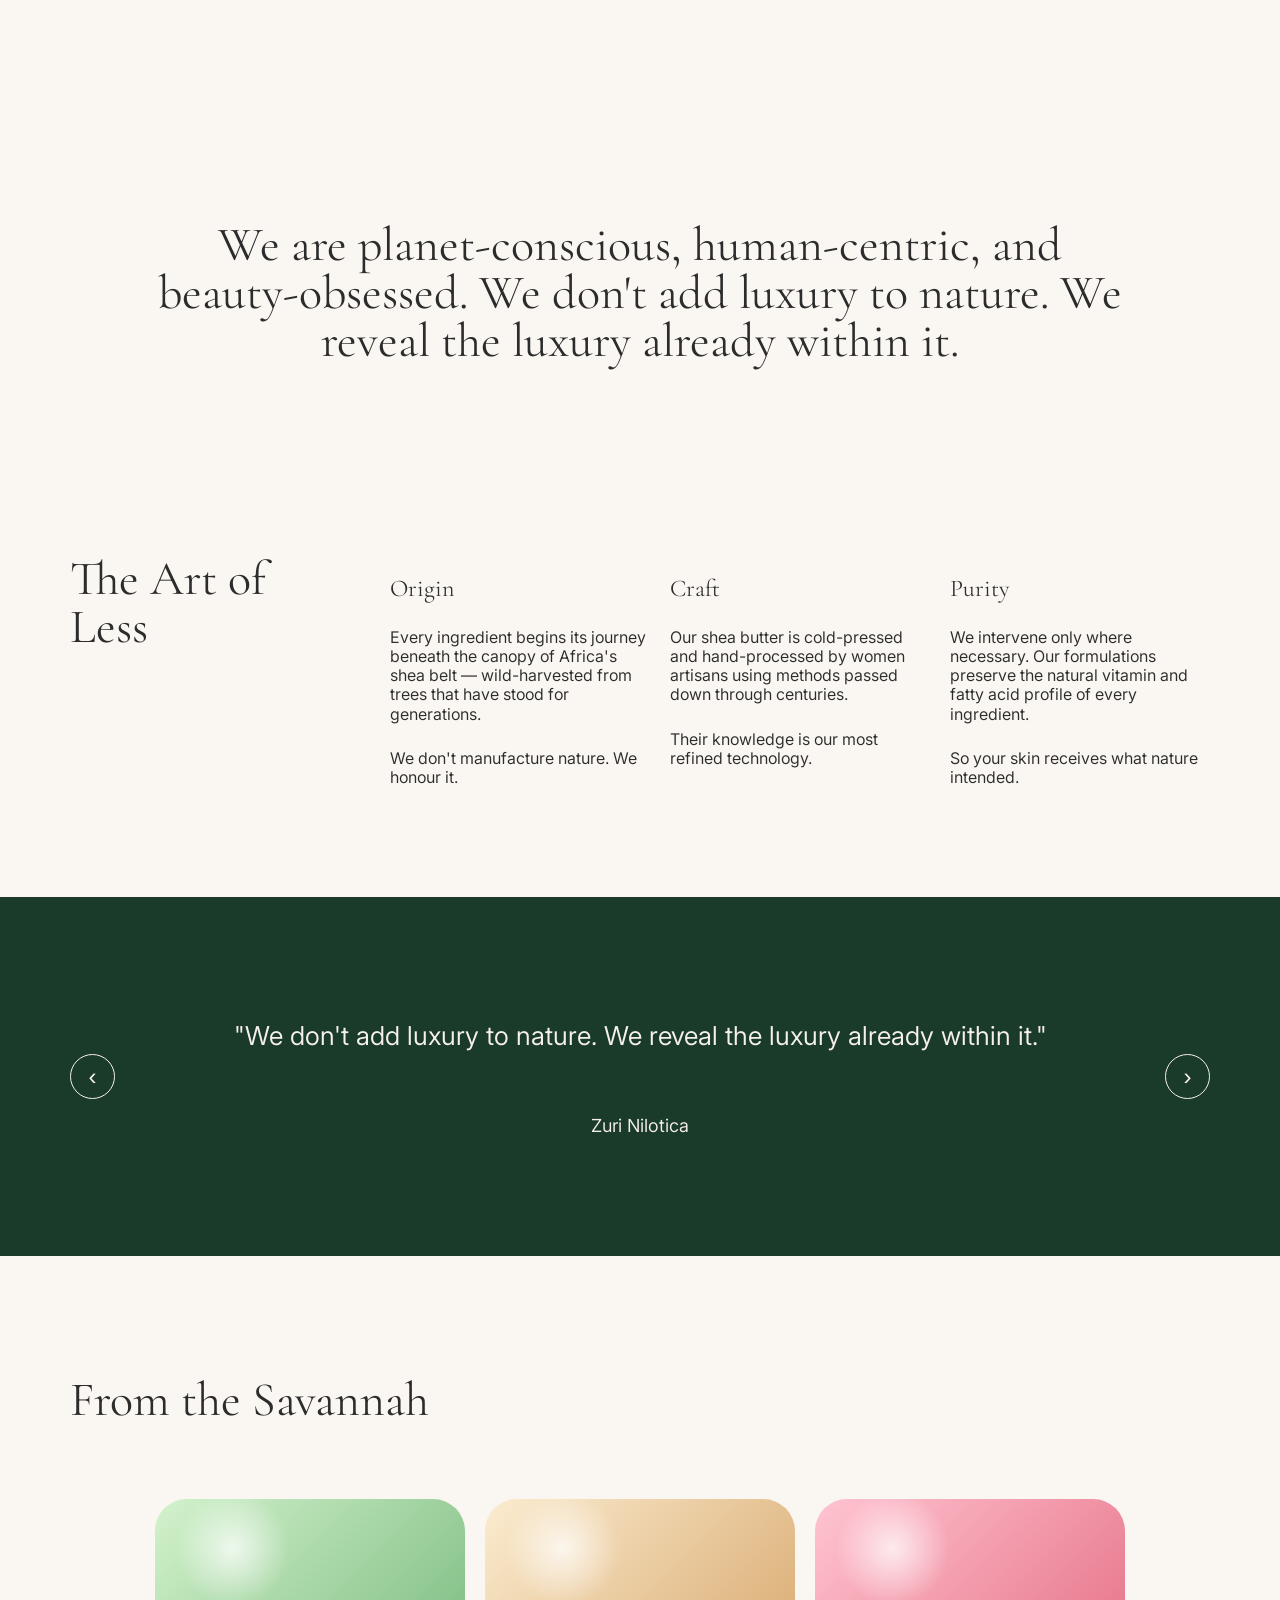
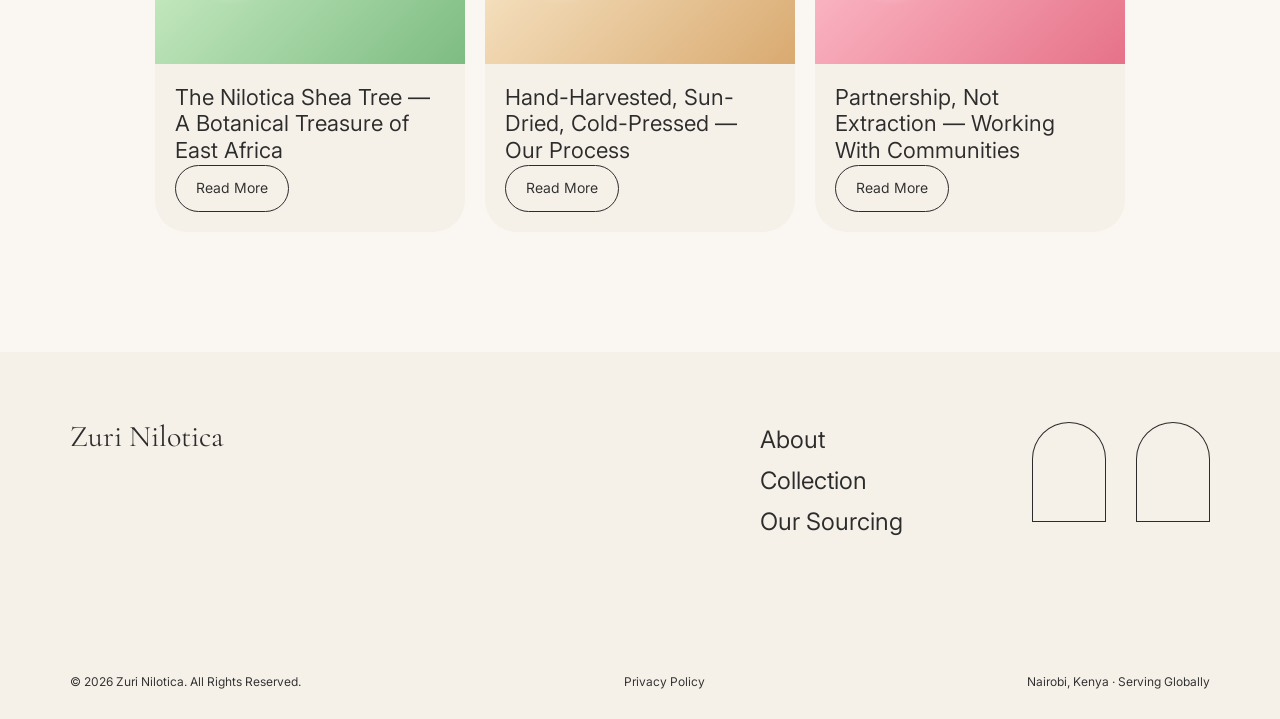
==== commit 2dd3c4bc: "zuri nilotical wording and colour changes" ====
--- a/index.html
+++ b/index.html
@@ -3,19 +3,21 @@
 <head>
   <meta charset="UTF-8">
   <meta name="viewport" content="width=device-width, initial-scale=1.0">
-  <title>Bansk Beauty Replica | Home</title>
+  <title>Zuri Nilotica — Premium African Skincare | Shea Butter, Refined</title>
+  <meta name="description" content="Discover Zuri Nilotica: luxury skincare rooted in African botanicals. Hand-harvested Nilotica shea butter, ethically sourced, minimally processed. Nature, refined.">
   <link rel="stylesheet" href="styles.css">
 </head>
 <body data-page="home">
   <header class="site-header">
     <div class="container header-inner">
-      <a class="brand-mark" href="index.html" aria-label="Bansk Beauty home">
-        <span class="mark-symbol">B</span>
+      <a class="brand-mark" href="index.html" aria-label="Zuri Nilotica home">
+        <span class="mark-symbol">Z</span>
       </a>
-      <a class="wordmark" href="index.html" aria-label="Bansk Beauty home">Bansk Beauty</a>
+      <a class="wordmark" href="index.html" aria-label="Zuri Nilotica home">Zuri Nilotica</a>
       <nav class="desktop-nav" aria-label="Primary navigation">
         <a href="about.html">About</a>
-        <a href="https://www.linkedin.com/company/bansk-beauty/posts/?feedView=all">LinkedIn</a>
+        <a href="products.html">Collection</a>
+        <a href="contact.html">Contact</a>
       </nav>
       <button class="menu-btn" type="button" aria-label="Open menu" aria-expanded="false">
         <span></span><span></span><span></span>
@@ -23,93 +25,91 @@
     </div>
     <nav class="mobile-nav" aria-label="Mobile navigation">
       <a href="index.html">Home</a>
-      <a href="products.html">Products</a>
+      <a href="products.html">Collection</a>
       <a href="about.html">About</a>
+      <a href="important-note.html">Our Sourcing</a>
       <a href="contact.html">Contact</a>
-      <a href="important-note.html">Important Note</a>
     </nav>
   </header>
 
   <section class="hero hero-home" aria-label="Introduction">
     <div class="hero-media"></div>
-    <div class="hero-logo">B</div>
-    <h1>Stunning Growth, Thriving Brands.<br>Bansk Beauty.</h1>
-    <p>Just as bees pollinate flowers, we pollinate brands - using our capabilities and connections to foster an ecosystem where everyone flourishes, together.</p>
+    <div class="hero-logo">Z</div>
+    <h1>Born from the African Earth.<br>Refined for Your Skin.</h1>
+    <p>Zuri Nilotica transforms hand-harvested botanicals from the African savannah into modern, luxury skincare — pure by origin, elevated by craft.</p>
   </section>
 
   <main class="home-page">
     <section class="brand-section container" id="brands">
-      <h2 class="section-heading center">Our Brands</h2>
-      <button class="brand-close" type="button" aria-label="Close brand details">×</button>
+      <h2 class="section-heading center">The Collection</h2>
+      <button class="brand-close" type="button" aria-label="Close product details">×</button>
       <div class="brand-carousel" aria-live="polite"></div>
       <div class="carousel-actions">
-        <button class="circle-btn prev-brand" type="button" aria-label="Previous brand">‹</button>
-        <button class="circle-btn next-brand" type="button" aria-label="Next brand">›</button>
+        <button class="circle-btn prev-brand" type="button" aria-label="Previous product">‹</button>
+        <button class="circle-btn next-brand" type="button" aria-label="Next product">›</button>
       </div>
     </section>
 
     <section class="core-value container reveal">
-      <p>We are planet-conscious, human-centric, and beauty-obsessed.</p>
+      <p>We are planet-conscious, human-centric, and beauty-obsessed. We don't add luxury to nature. We reveal the luxury already within it.</p>
     </section>
 
     <section class="approach-section container reveal">
-      <h2 class="section-heading">Approach</h2>
+      <h2 class="section-heading">The Art of Less</h2>
       <div class="approach-grid">
         <article>
-          <h3>What We Do</h3>
-          <p>As industry experts, we open doors and cross-pollinate to foster success through connections.</p>
-          <p>As worker bees, we roll up our sleeves to create value alongside our partners.</p>
-          <p>As a team, we invest in a high-performing ecosystem of people and culture, growing and thriving together.</p>
+          <h3>Origin</h3>
+          <p>Every ingredient begins its journey beneath the canopy of Africa's shea belt — wild-harvested from trees that have stood for generations.</p>
+          <p>We don't manufacture nature. We honour it.</p>
         </article>
         <article>
-          <h3>Our Beliefs</h3>
-          <p>We believe in the power of beauty to lift confidence and transform lives.</p>
-          <p>We believe in collective potential, high-performance teams, and the opportunity for companies and humans to blossom with the right expertise.</p>
+          <h3>Craft</h3>
+          <p>Our shea butter is cold-pressed and hand-processed by women artisans using methods passed down through centuries.</p>
+          <p>Their knowledge is our most refined technology.</p>
         </article>
         <article>
-          <h3>Our Pillar</h3>
-          <p>Trust.</p>
-          <p>Trust in our passion for the transformative power of beauty.</p>
-          <p>Trust because our brands, people, partners, and investors love being part of a culture-driven, values-driven team.</p>
+          <h3>Purity</h3>
+          <p>We intervene only where necessary. Our formulations preserve the natural vitamin and fatty acid profile of every ingredient.</p>
+          <p>So your skin receives what nature intended.</p>
         </article>
       </div>
     </section>
 
-    <section class="testimonial-section reveal" aria-label="Testimonials">
+    <section class="testimonial-section reveal" aria-label="Philosophy">
       <div class="container">
         <div class="testimonial-slider">
-          <button class="circle-btn testimonial-prev" type="button" aria-label="Previous testimonial">‹</button>
+          <button class="circle-btn testimonial-prev" type="button" aria-label="Previous quote">‹</button>
           <blockquote>
             <p class="testimonial-text"></p>
             <footer class="testimonial-author"></footer>
           </blockquote>
-          <button class="circle-btn testimonial-next" type="button" aria-label="Next testimonial">›</button>
+          <button class="circle-btn testimonial-next" type="button" aria-label="Next quote">›</button>
         </div>
       </div>
     </section>
 
     <section class="recent-news-section container reveal">
-      <h2 class="section-heading">Recent News</h2>
+      <h2 class="section-heading">From the Savannah</h2>
       <div class="news-grid">
+        <article class="news-card">
+          <div class="placeholder-image green"></div>
+          <div class="news-content">
+            <p>The Nilotica Shea Tree — A Botanical Treasure of East Africa</p>
+            <a class="pill-btn" href="important-note.html">Read More</a>
+          </div>
+        </article>
+        <article class="news-card">
+          <div class="placeholder-image cream"></div>
+          <div class="news-content">
+            <p>Hand-Harvested, Sun-Dried, Cold-Pressed — Our Process</p>
+            <a class="pill-btn" href="important-note.html">Read More</a>
+          </div>
+        </article>
         <article class="news-card">
           <div class="placeholder-image pink"></div>
           <div class="news-content">
-            <p>amika Breaks Into Ulta Beauty With New Retail Partnership</p>
-            <a class="pill-btn" href="#">Full Story</a>
-          </div>
-        </article>
-        <article class="news-card">
-          <div class="placeholder-image blue"></div>
-          <div class="news-content">
-            <p>How Eva NYC is Conquering the Masstige Market</p>
-            <a class="pill-btn" href="#">Full Story</a>
-          </div>
-        </article>
-        <article class="news-card">
-          <div class="placeholder-image green"></div>
-          <div class="news-content">
-            <p>Ethique Launches at Ulta</p>
-            <a class="pill-btn" href="#">Full Story</a>
+            <p>Partnership, Not Extraction — Working With Communities</p>
+            <a class="pill-btn" href="important-note.html">Read More</a>
           </div>
         </article>
       </div>
@@ -119,12 +119,12 @@
   <footer class="site-footer">
     <div class="container footer-inner">
       <div class="footer-top">
-        <a class="footer-wordmark" href="index.html">Bansk Beauty</a>
+        <a class="footer-wordmark" href="index.html">Zuri Nilotica</a>
         <div class="footer-nav-wrap">
           <nav class="footer-nav" aria-label="Footer navigation">
             <a href="about.html">About</a>
-            <a href="products.html">Products</a>
-            <a href="important-note.html">Important Note</a>
+            <a href="products.html">Collection</a>
+            <a href="important-note.html">Our Sourcing</a>
           </nav>
           <div class="footer-shapes" aria-hidden="true">
             <span></span><span></span>
@@ -132,9 +132,9 @@
         </div>
       </div>
       <div class="footer-bottom">
-        <p>© 2026 Bansk Group. All Rights Reserved.</p>
+        <p>© 2026 Zuri Nilotica. All Rights Reserved.</p>
         <a href="important-note.html">Privacy Policy</a>
-        <p>340 Madison Ave, Suite 12C New York, NY 10173</p>
+        <p>Nairobi, Kenya · Serving Globally</p>
       </div>
     </div>
   </footer>
--- a/styles.css
+++ b/styles.css
@@ -1,10 +1,18 @@
+@import url('https://fonts.googleapis.com/css2?family=Cormorant+Garamond:ital,wght@0,300;0,400;0,500;0,600;1,400;1,500&family=Inter:wght@300;400;500&display=swap');
+
 :root {
-  --blue: #bee1f7;
-  --burgundy: #6d2d33;
-  --ink: #000;
-  --paper: #fff;
-  --soft: #f8f8f8;
-  --muted: #ececec;
+  --deep-green: #1a3a2a;
+  --warm-gold: #c8a456;
+  --sand: #f5f0e8;
+  --cream: #faf7f2;
+  --charcoal: #2c2c2c;
+  --sage: #8fa88b;
+  --ink: #2c2c2c;
+  --paper: #faf7f2;
+  --soft: #f5f0e8;
+  --muted: #ece7dd;
+  --blue: #f5f0e8;
+  --burgundy: #1a3a2a;
   --gutter: 70px;
   --radius-lg: 40px;
   --radius-md: 20px;
@@ -12,6 +20,13 @@
 
 * {
   box-sizing: border-box;
+}
+
+html,
+body {
+  width: 100%;
+  max-width: 100%;
+  overflow-x: hidden;
 }
 
 html {
@@ -22,9 +37,12 @@
   margin: 0;
   color: var(--ink);
   background: var(--paper);
-  font-family: "Trebuchet MS", "Helvetica Neue", sans-serif;
+  font-family: 'Inter', 'Helvetica Neue', sans-serif;
   font-weight: 375;
-  overflow-x: hidden;
+}
+
+h1, h2, h3, .wordmark, .footer-wordmark, .hero h1, .section-heading, .core-value p, .brand-logo-text, .page-title h1, .work-overlay h2 {
+  font-family: 'Cormorant Garamond', 'Georgia', serif;
 }
 
 a {
@@ -85,7 +103,7 @@
   height: 42px;
   place-items: center;
   border: 1px solid currentColor;
-  border-radius: 50%;
+  border-radius: 12px;
   text-decoration: none;
   font-size: 0;
 }
@@ -209,12 +227,13 @@
 
 .hero {
   position: relative;
+  width: 100%;
   min-height: 100vh;
   display: grid;
   place-items: center;
   text-align: center;
   overflow: hidden;
-  color: var(--blue);
+  color: var(--sand);
   isolation: isolate;
 }
 
@@ -223,13 +242,10 @@
   inset: 0;
   z-index: -2;
   background:
-    radial-gradient(circle at 50% 19%, rgba(225, 239, 240, 0.95) 0 4.2%, rgba(255, 244, 180, 0.45) 4.4%, transparent 6.2%),
-    radial-gradient(circle at 24% 20%, rgba(225, 239, 240, 0.9) 0 5.4%, rgba(255, 235, 150, 0.5) 5.7%, transparent 8%),
-    radial-gradient(circle at 80% 35%, rgba(225, 239, 240, 0.92) 0 5.6%, rgba(255, 235, 150, 0.5) 5.9%, transparent 8.2%),
-    radial-gradient(circle at 41% 43%, rgba(225, 239, 240, 0.9) 0 6.5%, rgba(255, 235, 150, 0.48) 6.9%, transparent 9.6%),
-    radial-gradient(circle at 67% 63%, rgba(225, 239, 240, 0.86) 0 4.5%, rgba(255, 235, 150, 0.45) 4.9%, transparent 7%),
-    linear-gradient(105deg, rgba(255,255,255,0.12), rgba(255,255,255,0) 35%),
-    linear-gradient(115deg, #5f7f75 0%, #1d675d 42%, #2d7480 100%);
+    radial-gradient(circle at 30% 25%, rgba(200, 164, 86, 0.3) 0%, transparent 50%),
+    radial-gradient(circle at 70% 60%, rgba(200, 164, 86, 0.2) 0%, transparent 45%),
+    radial-gradient(circle at 50% 80%, rgba(143, 168, 139, 0.25) 0%, transparent 40%),
+    linear-gradient(160deg, #1a3a2a 0%, #2d5a3a 35%, #3a6b45 55%, #8fa88b 100%);
   background-size: cover;
 }
 
@@ -238,10 +254,10 @@
   position: absolute;
   inset: 0;
   background:
-    linear-gradient(82deg, transparent 20%, rgba(196, 224, 214, 0.45) 20.2%, transparent 20.8%),
-    linear-gradient(84deg, transparent 43%, rgba(196, 224, 214, 0.34) 43.2%, transparent 43.7%),
-    linear-gradient(78deg, transparent 70%, rgba(196, 224, 214, 0.36) 70.2%, transparent 70.7%),
-    rgba(0, 35, 32, 0.14);
+    linear-gradient(82deg, transparent 20%, rgba(200, 164, 86, 0.12) 20.2%, transparent 20.8%),
+    linear-gradient(84deg, transparent 43%, rgba(200, 164, 86, 0.08) 43.2%, transparent 43.7%),
+    linear-gradient(78deg, transparent 70%, rgba(143, 168, 139, 0.1) 70.2%, transparent 70.7%),
+    rgba(0, 20, 15, 0.18);
 }
 
 .hero-about {
@@ -251,7 +267,7 @@
 .hero-about .hero-media {
   background:
     linear-gradient(rgba(0, 0, 0, 0.42), rgba(0, 0, 0, 0.42)),
-    linear-gradient(135deg, #735047, #b9869d 45%, #384b61);
+    linear-gradient(135deg, #1a3a2a, #3a6b45 45%, #c8a456);
 }
 
 .hero-logo {
@@ -443,7 +459,7 @@
   position: absolute;
   top: 24px;
   right: 24px;
-  z-index: 2;
+  z-index: 10;
   display: grid;
   width: 42px;
   height: 42px;
@@ -463,13 +479,7 @@
   color: var(--brand-panel);
 }
 
-.brand-info-close::before {
-  content: "x";
-}
-
-.brand-info-close {
-  font-size: 0;
-}
+
 
 .brand-slide.expanded {
   width: calc(100% - 140px);
@@ -546,6 +556,7 @@
   justify-content: space-between;
   padding: 0 135px;
   pointer-events: none;
+  z-index: 5;
 }
 
 .circle-btn {
@@ -593,8 +604,8 @@
 }
 
 .pill-btn.light:hover {
-  background: var(--paper);
-  color: var(--ink);
+  background: var(--sand);
+  color: var(--deep-green);
 }
 
 .core-value {
@@ -784,7 +795,7 @@
   display: block;
   width: 74px;
   height: 100px;
-  border: 1px solid var(--ink);
+  border: 1px solid var(--charcoal);
   border-radius: 999px 999px 8px 8px;
 }
 
@@ -845,8 +856,8 @@
   display: grid;
   place-items: center;
   background:
-    linear-gradient(rgba(0, 0, 0, 0.5), rgba(0, 0, 0, 0.5)),
-    linear-gradient(135deg, #bf7d86, #6d2d33 54%, #bee1f7);
+    linear-gradient(rgba(0, 0, 0, 0.45), rgba(0, 0, 0, 0.45)),
+    linear-gradient(135deg, #c8a456, #1a3a2a 54%, #8fa88b);
   color: var(--paper);
 }
 
@@ -1088,22 +1099,27 @@
   }
 
   .hero h1 {
-    position: absolute;
-    bottom: 360px;
+    position: relative;
+    bottom: auto;
+    left: auto;
+    transform: none;
+    width: calc(100% - 48px);
+    max-width: 340px;
+    padding: 0;
+    margin: 0 auto;
+    font-size: 28px;
+    line-height: 1.26;
+    align-self: end;
+    padding-bottom: 160px;
+  }
+
+  .hero p {
+    bottom: 30px;
+    width: calc(100% - 48px);
+    max-width: 320px;
+    font-size: 13px;
     left: 50%;
-    width: calc(100% - 40px);
-    max-width: 345px;
     transform: translateX(-50%);
-    padding: 0 20px;
-    font-size: 30px;
-    line-height: 1.26;
-  }
-
-  .hero p {
-    bottom: 40px;
-    width: calc(100% - 70px);
-    max-width: 320px;
-    font-size: 14px;
   }
 
   .home-page {
@@ -1217,15 +1233,16 @@
   }
 
   .carousel-actions {
-    top: 210px;
-    padding: 0;
+    top: 230px;
+    padding: 0 16px;
     left: 0;
     right: 0;
-    z-index: 6;
+    z-index: 10;
+    align-items: center;
   }
 
   .brand-section.opened .carousel-actions {
-    top: 250px;
+    top: 270px;
   }
 
   .brand-close {
@@ -1234,11 +1251,15 @@
 
   .carousel-actions .circle-btn {
     background: var(--paper);
+    box-shadow: 0 2px 8px rgba(0,0,0,0.15);
+    width: 40px;
+    height: 40px;
+    font-size: 20px;
   }
 
   .core-value {
-    margin-top: 180px;
-    margin-bottom: 180px;
+    margin-top: 80px;
+    margin-bottom: 80px;
   }
 
   .approach-grid {
@@ -1322,20 +1343,104 @@
   }
 
   .subpage {
-    padding-top: 120px;
+    padding-top: 100px;
+  }
+
+  .brand-section {
+    padding-left: 0;
+    padding-right: 0;
+  }
+
+  .brand-section.container {
+    padding-left: 0;
+    padding-right: 0;
+  }
+
+  .section-heading.center {
+    padding: 0 var(--gutter);
+  }
+
+  .product-card {
+    min-height: 360px;
+  }
+
+  .contact-panel {
+    gap: 40px;
+    padding-bottom: 80px;
+  }
+
+  .split-section {
+    padding-top: 60px;
+    padding-bottom: 60px;
+  }
+
+  .page-title {
+    margin-bottom: 50px;
   }
 
   .page-title h1 {
-    font-size: 44px;
+    font-size: 36px;
   }
 
   .page-title p,
   .large-copy {
-    font-size: 22px;
+    font-size: 20px;
+  }
+
+  .work-overlay h2 {
+    font-size: 28px;
+    margin-bottom: 40px;
   }
 
   .work-links {
     flex-direction: column;
     align-items: center;
   }
-}
+
+  .brand-section {
+    padding-top: 48px;
+  }
+}
+
+@media (max-width: 390px) {
+  :root {
+    --gutter: 20px;
+  }
+
+  .hero h1 {
+    font-size: 24px;
+    padding-bottom: 140px;
+  }
+
+  .hero p {
+    font-size: 12px;
+    width: calc(100% - 40px);
+  }
+
+  .brand-slide,
+  .brand-slide.active,
+  .brand-slide.prev,
+  .brand-slide.next,
+  .brand-slide.expanded {
+    width: min(100%, 310px);
+  }
+
+  .section-heading {
+    font-size: 26px;
+  }
+
+  .brand-logo-text,
+  .brand-slide:nth-child(2) .brand-logo-text,
+  .brand-slide:nth-child(3) .brand-logo-text,
+  .brand-slide:nth-child(4) .brand-logo-text {
+    font-size: 36px;
+  }
+
+  .testimonial-text {
+    font-size: 18px;
+  }
+
+  .page-title h1 {
+    font-size: 34px;
+  }
+}
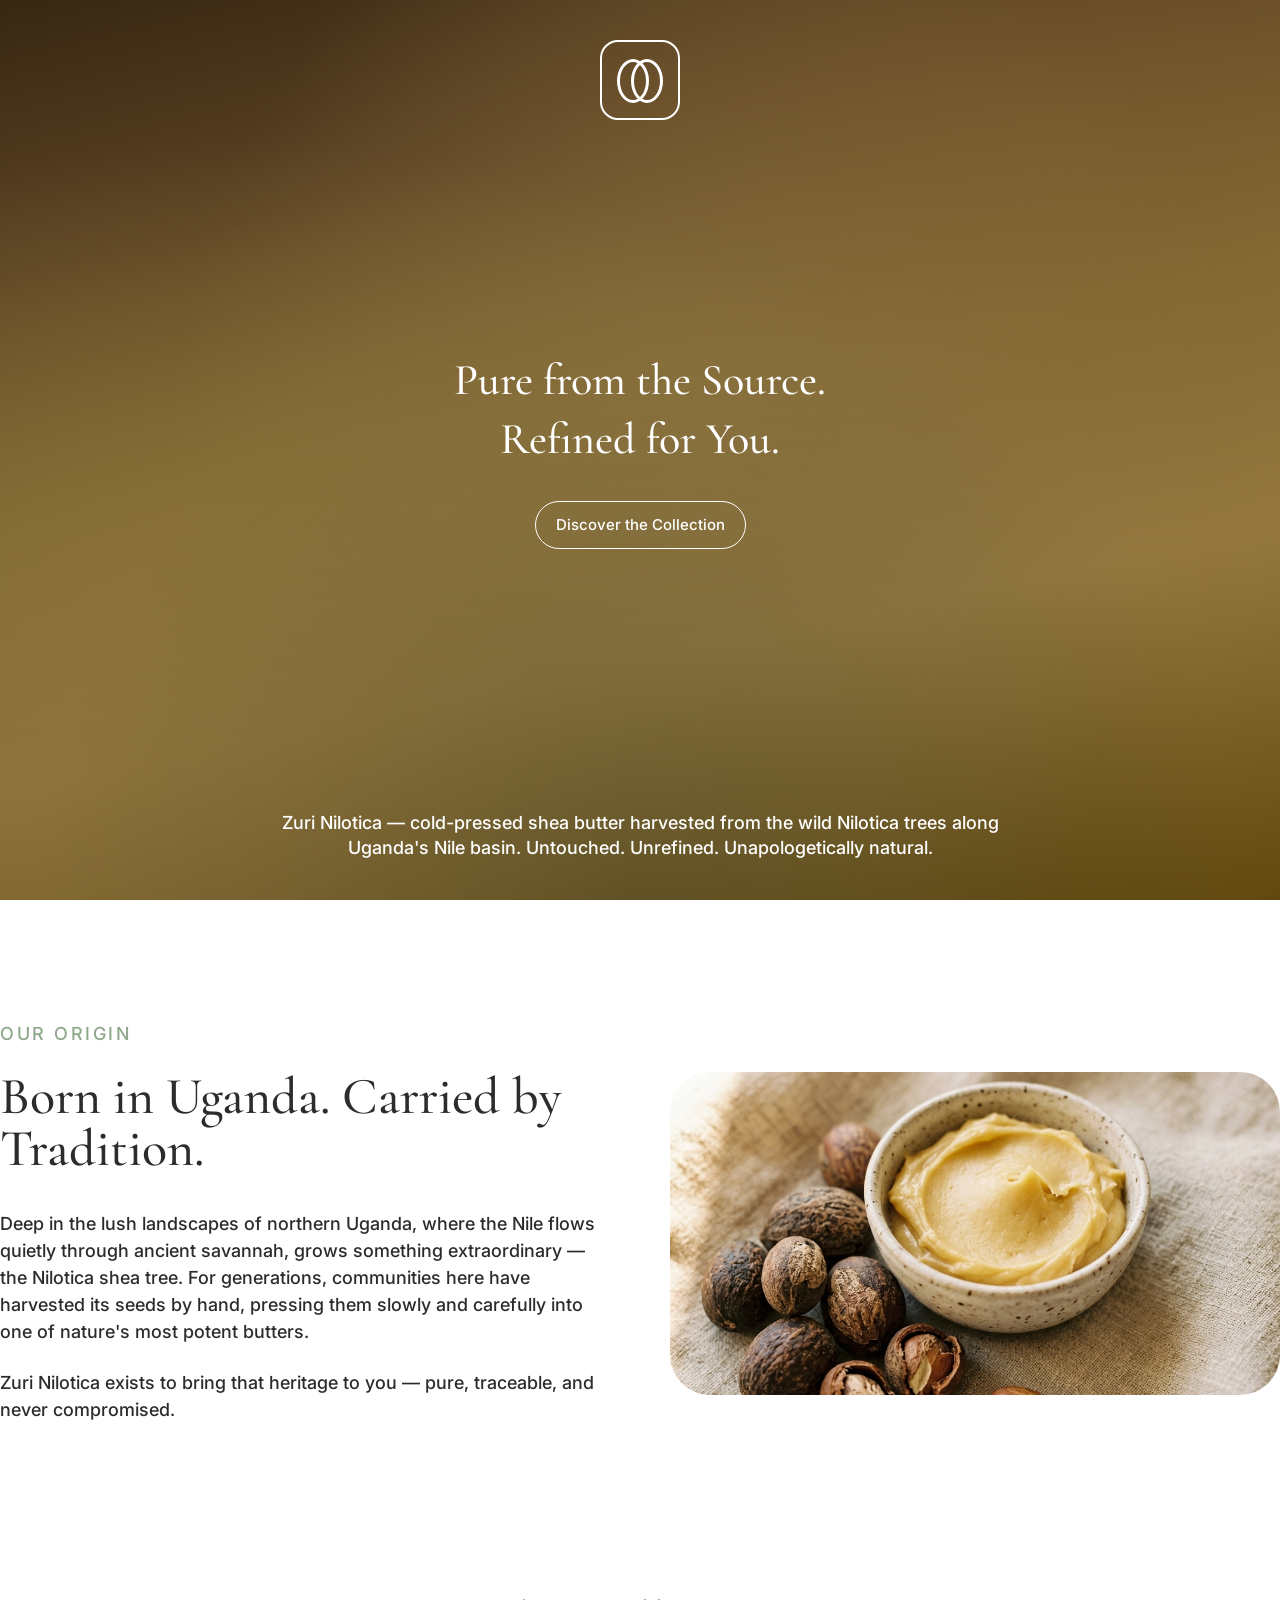
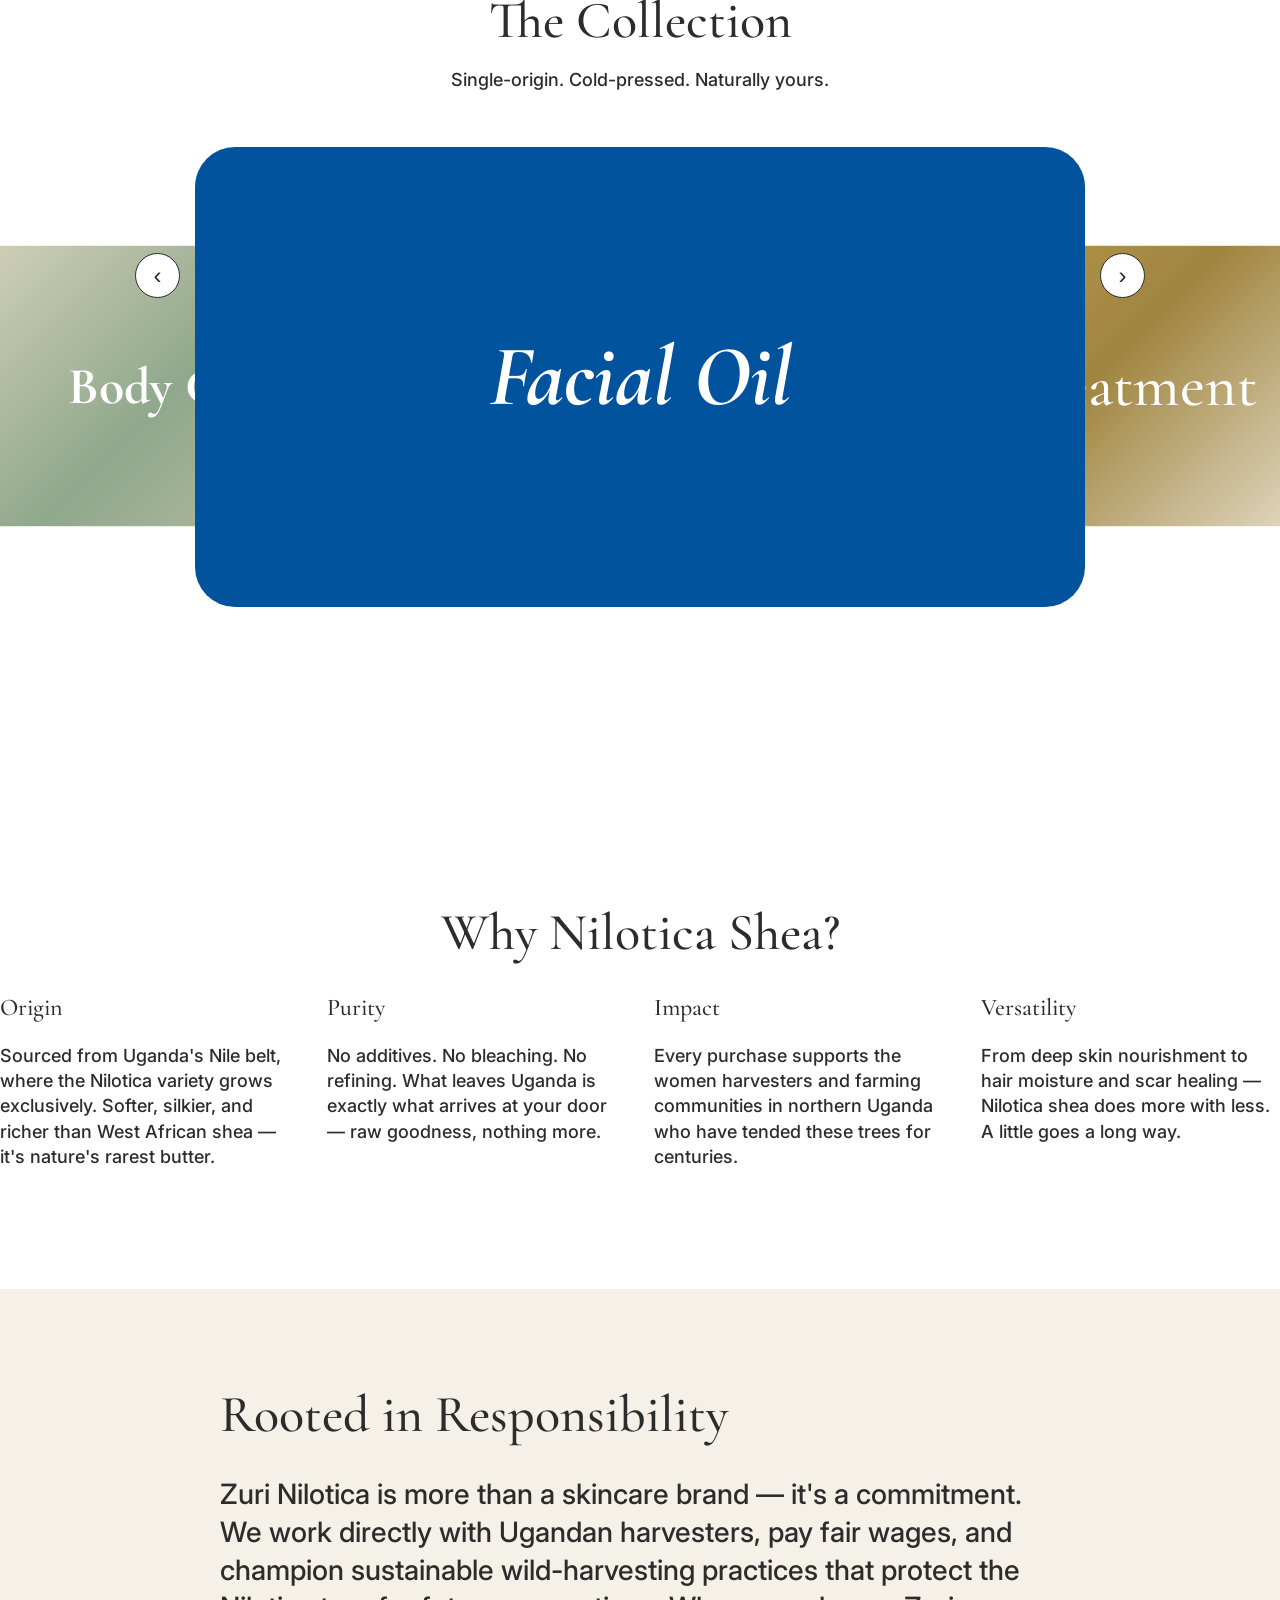
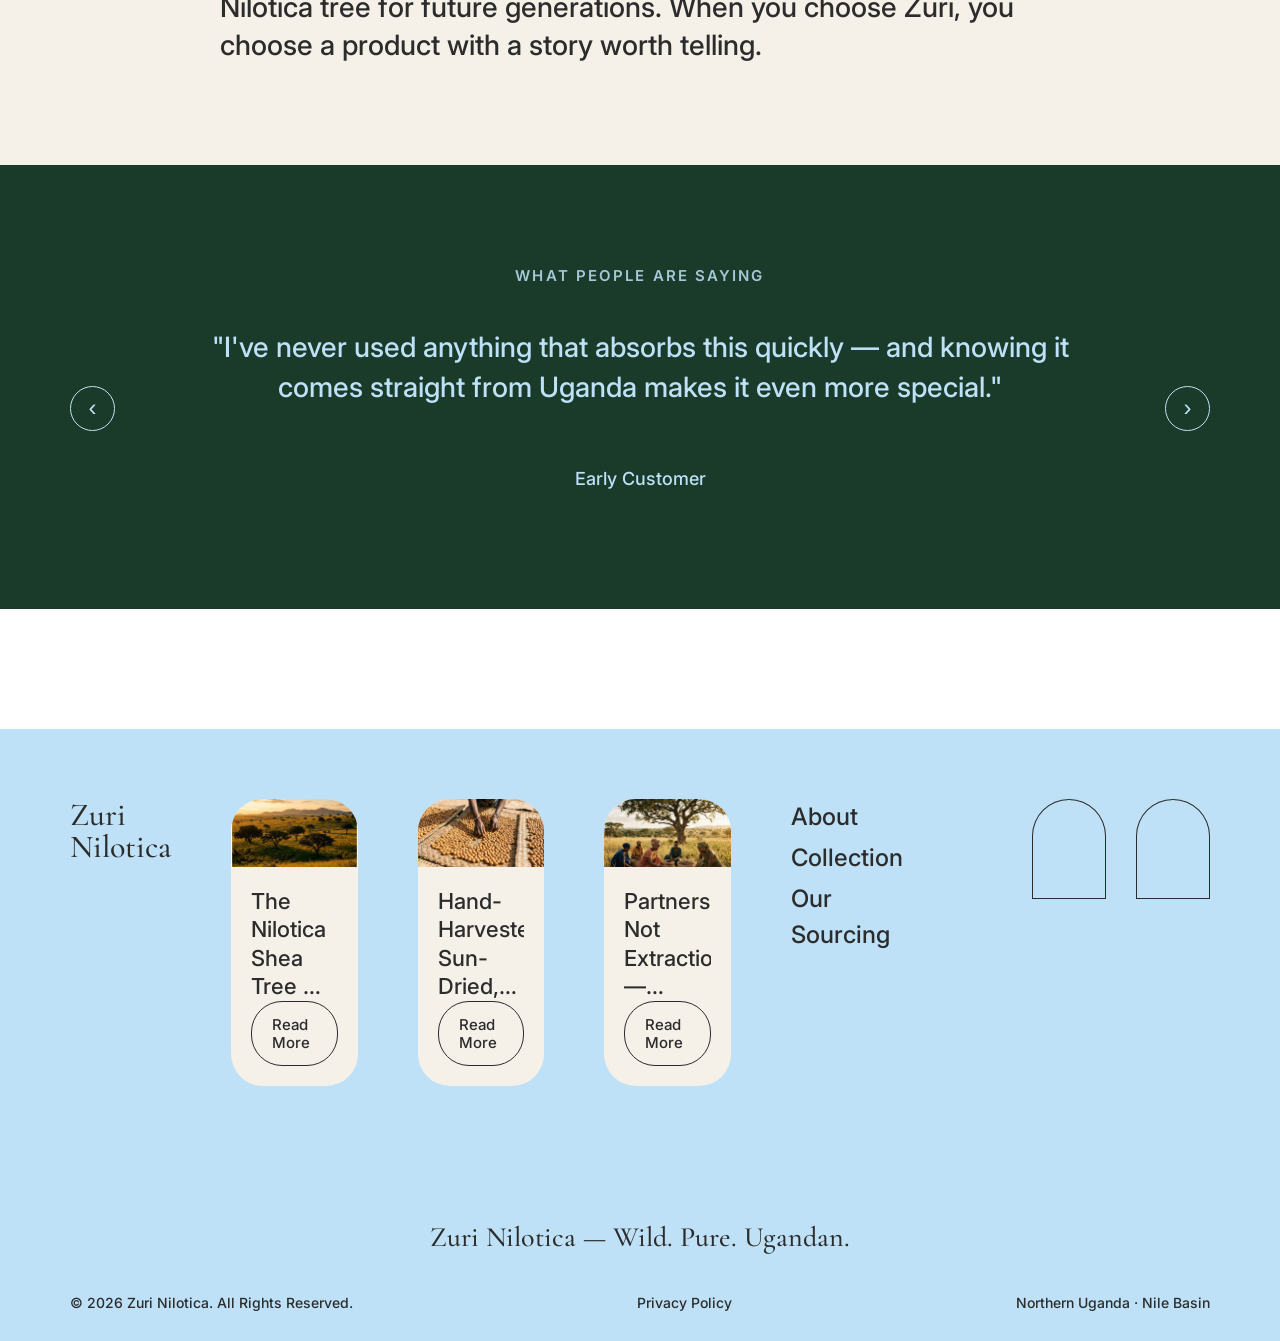
==== commit 8a72d2c4: "image gen" ====
--- a/index.html
+++ b/index.html
@@ -3,8 +3,8 @@
 <head>
   <meta charset="UTF-8">
   <meta name="viewport" content="width=device-width, initial-scale=1.0">
-  <title>Zuri Nilotica — Premium African Skincare | Shea Butter, Refined</title>
-  <meta name="description" content="Discover Zuri Nilotica: luxury skincare rooted in African botanicals. Hand-harvested Nilotica shea butter, ethically sourced, minimally processed. Nature, refined.">
+  <title>Zuri Nilotica — Pure Nilotica Shea Butter from Uganda</title>
+  <meta name="description" content="Zuri Nilotica — cold-pressed shea butter harvested from wild Nilotica trees along Uganda's Nile basin. Untouched. Unrefined. Unapologetically natural.">
   <link rel="stylesheet" href="styles.css">
 </head>
 <body data-page="home">
@@ -35,13 +35,31 @@
   <section class="hero hero-home" aria-label="Introduction">
     <div class="hero-media"></div>
     <div class="hero-logo">Z</div>
-    <h1>Born from the African Earth.<br>Refined for Your Skin.</h1>
-    <p>Zuri Nilotica transforms hand-harvested botanicals from the African savannah into modern, luxury skincare — pure by origin, elevated by craft.</p>
+    <div class="hero-content">
+      <h1>Pure from the Source.<br>Refined for You.</h1>
+      <p class="hero-subheadline">Zuri Nilotica — cold-pressed shea butter harvested from the wild Nilotica trees along Uganda's Nile basin. Untouched. Unrefined. Unapologetically natural.</p>
+      <a class="pill-btn hero-cta" href="products.html">Discover the Collection</a>
+    </div>
   </section>
 
   <main class="home-page">
-    <section class="brand-section container" id="brands">
+    <section class="origin-section container reveal" aria-label="Our origin">
+      <div class="origin-grid">
+        <div class="origin-copy">
+          <p class="section-label">Our Origin</p>
+          <h2 class="section-heading">Born in Uganda. Carried by Tradition.</h2>
+          <p>Deep in the lush landscapes of northern Uganda, where the Nile flows quietly through ancient savannah, grows something extraordinary — the Nilotica shea tree. For generations, communities here have harvested its seeds by hand, pressing them slowly and carefully into one of nature's most potent butters.</p>
+          <p>Zuri Nilotica exists to bring that heritage to you — pure, traceable, and never compromised.</p>
+        </div>
+        <div class="origin-media" aria-hidden="true">
+          <img class="card-image" src="images/shea-nuts-closeup.png" alt="Raw shea nuts and golden shea butter" style="border-radius: var(--radius-lg);">
+        </div>
+      </div>
+    </section>
+
+    <section class="brand-section container" id="brands" aria-label="The collection">
       <h2 class="section-heading center">The Collection</h2>
+      <p class="section-tagline center">Single-origin. Cold-pressed. Naturally yours.</p>
       <button class="brand-close" type="button" aria-label="Close product details">×</button>
       <div class="brand-carousel" aria-live="polite"></div>
       <div class="carousel-actions">
@@ -50,33 +68,38 @@
       </div>
     </section>
 
-    <section class="core-value container reveal">
-      <p>We are planet-conscious, human-centric, and beauty-obsessed. We don't add luxury to nature. We reveal the luxury already within it.</p>
-    </section>
-
-    <section class="approach-section container reveal">
-      <h2 class="section-heading">The Art of Less</h2>
-      <div class="approach-grid">
+    <section class="why-section container reveal" aria-label="Why Nilotica shea">
+      <h2 class="section-heading center">Why Nilotica Shea?</h2>
+      <div class="why-grid">
         <article>
           <h3>Origin</h3>
-          <p>Every ingredient begins its journey beneath the canopy of Africa's shea belt — wild-harvested from trees that have stood for generations.</p>
-          <p>We don't manufacture nature. We honour it.</p>
-        </article>
-        <article>
-          <h3>Craft</h3>
-          <p>Our shea butter is cold-pressed and hand-processed by women artisans using methods passed down through centuries.</p>
-          <p>Their knowledge is our most refined technology.</p>
+          <p>Sourced from Uganda's Nile belt, where the Nilotica variety grows exclusively. Softer, silkier, and richer than West African shea — it's nature's rarest butter.</p>
         </article>
         <article>
           <h3>Purity</h3>
-          <p>We intervene only where necessary. Our formulations preserve the natural vitamin and fatty acid profile of every ingredient.</p>
-          <p>So your skin receives what nature intended.</p>
+          <p>No additives. No bleaching. No refining. What leaves Uganda is exactly what arrives at your door — raw goodness, nothing more.</p>
+        </article>
+        <article>
+          <h3>Impact</h3>
+          <p>Every purchase supports the women harvesters and farming communities in northern Uganda who have tended these trees for centuries.</p>
+        </article>
+        <article>
+          <h3>Versatility</h3>
+          <p>From deep skin nourishment to hair moisture and scar healing — Nilotica shea does more with less. A little goes a long way.</p>
         </article>
       </div>
     </section>
 
-    <section class="testimonial-section reveal" aria-label="Philosophy">
+    <section class="ethics-section reveal" aria-label="Sustainability and ethics">
+      <div class="container ethics-inner">
+        <h2 class="section-heading">Rooted in Responsibility</h2>
+        <p class="large-copy">Zuri Nilotica is more than a skincare brand — it's a commitment. We work directly with Ugandan harvesters, pay fair wages, and champion sustainable wild-harvesting practices that protect the Nilotica tree for future generations. When you choose Zuri, you choose a product with a story worth telling.</p>
+      </div>
+    </section>
+
+    <section class="testimonial-section reveal" aria-label="Testimonials">
       <div class="container">
+        <p class="section-label center">What People Are Saying</p>
         <div class="testimonial-slider">
           <button class="circle-btn testimonial-prev" type="button" aria-label="Previous quote">‹</button>
           <blockquote>
@@ -87,39 +110,33 @@
         </div>
       </div>
     </section>
+  </main>
 
-    <section class="recent-news-section container reveal">
-      <h2 class="section-heading">From the Savannah</h2>
-      <div class="news-grid">
+  <footer class="site-footer">
+    <div class="container footer-inner">
+      <div class="footer-top">
+        <a class="footer-wordmark" href="index.html">Zuri Nilotica</a>
         <article class="news-card">
-          <div class="placeholder-image green"></div>
+          <img class="card-image" src="images/savannah-landscape.png" alt="Wild shea trees in the East African savannah" loading="lazy">
           <div class="news-content">
             <p>The Nilotica Shea Tree — A Botanical Treasure of East Africa</p>
             <a class="pill-btn" href="important-note.html">Read More</a>
           </div>
         </article>
         <article class="news-card">
-          <div class="placeholder-image cream"></div>
+          <img class="card-image" src="images/shea-sun-drying.png" alt="Shea nuts drying on woven mats" loading="lazy">
           <div class="news-content">
             <p>Hand-Harvested, Sun-Dried, Cold-Pressed — Our Process</p>
             <a class="pill-btn" href="important-note.html">Read More</a>
           </div>
         </article>
         <article class="news-card">
-          <div class="placeholder-image pink"></div>
+          <img class="card-image" src="images/shea-harvesting.png" alt="Women gathering shea nuts" loading="lazy">
           <div class="news-content">
             <p>Partnership, Not Extraction — Working With Communities</p>
             <a class="pill-btn" href="important-note.html">Read More</a>
           </div>
         </article>
-      </div>
-    </section>
-  </main>
-
-  <footer class="site-footer">
-    <div class="container footer-inner">
-      <div class="footer-top">
-        <a class="footer-wordmark" href="index.html">Zuri Nilotica</a>
         <div class="footer-nav-wrap">
           <nav class="footer-nav" aria-label="Footer navigation">
             <a href="about.html">About</a>
@@ -131,10 +148,11 @@
           </div>
         </div>
       </div>
+      <p class="footer-tagline">Zuri Nilotica — Wild. Pure. Ugandan.</p>
       <div class="footer-bottom">
         <p>© 2026 Zuri Nilotica. All Rights Reserved.</p>
         <a href="important-note.html">Privacy Policy</a>
-        <p>Nairobi, Kenya · Serving Globally</p>
+        <p>Northern Uganda · Nile Basin</p>
       </div>
     </div>
   </footer>
--- a/styles.css
+++ b/styles.css
@@ -1,4 +1,4 @@
-@import url('https://fonts.googleapis.com/css2?family=Cormorant+Garamond:ital,wght@0,300;0,400;0,500;0,600;1,400;1,500&family=Inter:wght@300;400;500&display=swap');
+@import url('https://fonts.googleapis.com/css2?family=Cormorant+Garamond:ital,wght@0,400;0,500;0,600;1,400;1,500&family=Inter:wght@400;500;600&display=swap');
 
 :root {
   --deep-green: #1a3a2a;
@@ -8,14 +8,21 @@
   --charcoal: #2c2c2c;
   --sage: #8fa88b;
   --ink: #2c2c2c;
-  --paper: #faf7f2;
+  --paper: #ffffff;
   --soft: #f5f0e8;
   --muted: #ece7dd;
-  --blue: #f5f0e8;
+  --blue: #BEE1F7;
   --burgundy: #1a3a2a;
   --gutter: 70px;
   --radius-lg: 40px;
   --radius-md: 20px;
+  --text-base: 18px;
+  --text-sm: 15px;
+  --text-nav: 18px;
+  --text-footer: 14px;
+  --weight-body: 500;
+  --weight-heading: 500;
+  --weight-strong: 600;
 }
 
 * {
@@ -38,11 +45,14 @@
   color: var(--ink);
   background: var(--paper);
   font-family: 'Inter', 'Helvetica Neue', sans-serif;
-  font-weight: 375;
-}
-
-h1, h2, h3, .wordmark, .footer-wordmark, .hero h1, .section-heading, .core-value p, .brand-logo-text, .page-title h1, .work-overlay h2 {
+  font-size: var(--text-base);
+  font-weight: var(--weight-body);
+  line-height: 1.45;
+}
+
+h1, h2, h3, .wordmark, .footer-wordmark, .hero h1, .section-heading, .brand-logo-text, .page-title h1, .work-overlay h2 {
   font-family: 'Cormorant Garamond', 'Georgia', serif;
+  font-weight: var(--weight-heading);
 }
 
 a {
@@ -61,7 +71,7 @@
   top: 0;
   left: 0;
   width: 100%;
-  background: var(--paper);
+  background: var(--blue);
   border-bottom: 1px solid rgba(0, 0, 0, 0.05);
   transition: background-color 0.3s ease, border-color 0.3s ease, color 0.3s ease;
 }
@@ -140,7 +150,8 @@
   left: 50%;
   transform: translateX(-50%);
   text-decoration: none;
-  font-size: 21px;
+  font-size: 24px;
+  font-weight: var(--weight-heading);
   line-height: 1;
   letter-spacing: 0;
 }
@@ -153,7 +164,8 @@
 .desktop-nav a,
 .footer-nav a {
   text-decoration: none;
-  font-size: 16px;
+  font-size: var(--text-nav);
+  font-weight: var(--weight-body);
   line-height: 1.18;
 }
 
@@ -247,6 +259,24 @@
     radial-gradient(circle at 50% 80%, rgba(143, 168, 139, 0.25) 0%, transparent 40%),
     linear-gradient(160deg, #1a3a2a 0%, #2d5a3a 35%, #3a6b45 55%, #8fa88b 100%);
   background-size: cover;
+}
+
+.hero-home {
+  color: var(--paper);
+}
+
+.hero-home .hero-media {
+  background:
+    radial-gradient(ellipse at 18% 85%, rgba(200, 164, 86, 0.65) 0%, transparent 58%),
+    radial-gradient(ellipse at 82% 18%, rgba(160, 120, 60, 0.45) 0%, transparent 52%),
+    radial-gradient(circle at 55% 45%, rgba(210, 180, 120, 0.3) 0%, transparent 62%),
+    linear-gradient(168deg, #3d2b14 0%, #6b4f2a 22%, #a08540 45%, #c8a456 68%, #8b6914 100%);
+}
+
+.hero-home .hero-media::after {
+  background:
+    linear-gradient(180deg, rgba(20, 12, 4, 0.15) 0%, rgba(20, 12, 4, 0.35) 100%),
+    radial-gradient(circle at 50% 100%, rgba(26, 58, 42, 0.25) 0%, transparent 55%);
 }
 
 .hero-media::after {
@@ -308,8 +338,8 @@
   max-width: 980px;
   margin: 0;
   padding: 0 35px;
-  font-size: 40px;
-  font-weight: 400;
+  font-size: 44px;
+  font-weight: var(--weight-heading);
   line-height: 1.34;
   animation: fadeIn 1.4s ease 0.1s both;
 }
@@ -321,9 +351,49 @@
   width: min(760px, calc(100% - 70px));
   transform: translateX(-50%);
   margin: 0;
-  font-size: 16px;
-  line-height: 1.2;
+  font-size: var(--text-base);
+  font-weight: var(--weight-body);
+  line-height: 1.35;
   animation: fadeIn 1.4s ease 0.2s both;
+}
+
+.hero-content {
+  display: flex;
+  flex-direction: column;
+  align-items: center;
+  gap: 24px;
+  max-width: 860px;
+  padding: 0 35px;
+  animation: fadeIn 1.4s ease 0.1s both;
+}
+
+.hero-content h1 {
+  padding: 0;
+  animation: none;
+}
+
+.hero-subheadline {
+  position: static;
+  transform: none;
+  width: auto;
+  max-width: 720px;
+  margin: 0;
+  animation: none;
+}
+
+.hero-cta {
+  margin-top: 8px;
+  padding: 16px 28px;
+  background: var(--paper);
+  color: var(--deep-green);
+  border-color: var(--paper);
+  animation: fadeIn 1.4s ease 0.3s both;
+}
+
+.hero-cta:hover {
+  background: transparent;
+  color: var(--paper);
+  border-color: var(--paper);
 }
 
 .home-page {
@@ -335,14 +405,73 @@
 
 .section-heading {
   margin: 0 0 75px;
-  font-size: 48px;
-  font-weight: 375;
+  font-size: 52px;
+  font-weight: var(--weight-heading);
   line-height: 1;
 }
 
 .section-heading.center {
   text-align: center;
   margin-bottom: 35px;
+}
+
+.section-label {
+  margin: 0 0 16px;
+  font-size: var(--text-sm);
+  font-weight: var(--weight-strong);
+  letter-spacing: 0.14em;
+  text-transform: uppercase;
+  color: var(--sage);
+}
+
+.section-label.center {
+  text-align: center;
+}
+
+.section-tagline {
+  max-width: 640px;
+  margin: -15px auto 55px;
+  font-size: var(--text-base);
+  font-weight: var(--weight-body);
+  line-height: 1.4;
+  color: var(--charcoal);
+}
+
+.section-tagline.center {
+  text-align: center;
+}
+
+.page-title .section-tagline {
+  margin: 0;
+  max-width: none;
+  text-align: left;
+}
+
+.origin-section {
+  padding: 120px 0 80px;
+}
+
+.origin-grid {
+  display: grid;
+  grid-template-columns: 1fr 1fr;
+  gap: 60px;
+  align-items: center;
+}
+
+.origin-copy .section-heading {
+  margin-bottom: 35px;
+}
+
+.origin-copy p {
+  margin: 0 0 24px;
+  font-size: var(--text-base);
+  font-weight: var(--weight-body);
+  line-height: 1.5;
+}
+
+.origin-media .placeholder-image {
+  aspect-ratio: 4 / 5;
+  border-radius: var(--radius-lg);
 }
 
 .brand-section {
@@ -500,21 +629,23 @@
 .brand-info h3 {
   margin: 0 0 29px;
   font-size: 40px;
-  font-weight: 375;
+  font-weight: 500;
   line-height: 1;
 }
 
 .brand-info p {
   margin: 0 0 42px;
-  font-size: 21px;
-  line-height: 1.18;
+  font-size: 22px;
+  font-weight: var(--weight-body);
+  line-height: 1.25;
 }
 
 .brand-meta {
   display: flex;
   gap: 30px;
   margin-top: auto;
-  font-size: 14px;
+  font-size: var(--text-sm);
+  font-weight: var(--weight-body);
   line-height: 1.18;
 }
 
@@ -597,7 +728,8 @@
   color: inherit;
   text-decoration: none;
   font: inherit;
-  font-size: 14px;
+  font-size: var(--text-sm);
+  font-weight: var(--weight-body);
   line-height: 1.18;
   cursor: pointer;
   transition: background-color 0.25s ease, color 0.25s ease;
@@ -608,50 +740,57 @@
   color: var(--deep-green);
 }
 
-.core-value {
-  margin-top: 90px;
-  margin-bottom: 190px;
-  text-align: center;
-}
-
-.core-value p {
-  max-width: 973px;
-  margin: 0 auto;
-  font-size: 48px;
-  line-height: 1;
-}
-
-.approach-section {
+.why-section {
+  padding: 80px 0 120px;
+}
+
+.why-grid {
   display: grid;
-  grid-template-columns: 280px 1fr;
-  gap: 40px;
-  margin-bottom: 85px;
-}
-
-.approach-grid {
-  display: grid;
-  grid-template-columns: repeat(3, minmax(0, 1fr));
-  gap: 20px;
-}
-
-.approach-grid h3 {
-  margin: 20px 0 24px;
+  grid-template-columns: repeat(4, minmax(0, 1fr));
+  gap: 28px;
+}
+
+.why-grid h3 {
+  margin: 0 0 20px;
   font-size: 24px;
-  font-weight: 375;
+  font-weight: var(--weight-heading);
   line-height: 1.2;
 }
 
-.approach-grid p {
-  margin: 0 0 25px;
-  font-size: 16px;
-  line-height: 1.2;
+.why-grid p {
+  margin: 0;
+  font-size: var(--text-base);
+  font-weight: var(--weight-body);
+  line-height: 1.4;
+}
+
+.ethics-section {
+  padding: 100px 0;
+  background: var(--soft);
+}
+
+.ethics-inner {
+  max-width: 980px;
+}
+
+.ethics-inner .section-heading {
+  margin-bottom: 35px;
+}
+
+.ethics-inner .large-copy {
+  max-width: none;
 }
 
 .testimonial-section {
   margin-bottom: 120px;
-  padding: 120px 0;
+  padding: 100px 0 120px;
   background: var(--burgundy);
   color: var(--blue);
+}
+
+.testimonial-section .section-label {
+  color: rgba(190, 225, 247, 0.85);
+  margin-bottom: 40px;
 }
 
 .testimonial-slider {
@@ -677,13 +816,15 @@
 
 .testimonial-text {
   margin: 0;
-  font-size: 26px;
+  font-size: 28px;
+  font-weight: var(--weight-body);
   line-height: 1.45;
 }
 
 .testimonial-author {
   margin-top: 60px;
-  font-size: 18px;
+  font-size: var(--text-base);
+  font-weight: var(--weight-body);
   line-height: 1.2;
 }
 
@@ -717,10 +858,26 @@
     linear-gradient(135deg, var(--a), var(--b));
 }
 
-.placeholder-image.pink { --a: #ffc4d0; --b: #e67288; }
-.placeholder-image.blue { --a: #bee1f7; --b: #6aa7c9; }
-.placeholder-image.green { --a: #d3f2cc; --b: #7dbc82; }
-.placeholder-image.cream { --a: #fbecd0; --b: #d9aa70; }
+.placeholder-image.pink { --a: #f5f0e8; --b: #c8a456; }
+.placeholder-image.blue { --a: #8fa88b; --b: #2d5a3a; }
+.placeholder-image.green { --a: #d3e8cc; --b: #5a8a5e; }
+.placeholder-image.cream { --a: #f5f0e8; --b: #d9aa70; }
+
+.section-image {
+  display: block;
+  width: 100%;
+  max-width: 980px;
+  border-radius: var(--radius-lg);
+  margin-bottom: 40px;
+  object-fit: cover;
+}
+
+.card-image {
+  width: 100%;
+  aspect-ratio: 377 / 200;
+  object-fit: cover;
+  display: block;
+}
 
 .news-content,
 .product-card {
@@ -739,7 +896,8 @@
   overflow: hidden;
   margin: 0;
   font-size: 22px;
-  line-height: 1.2;
+  font-weight: var(--weight-body);
+  line-height: 1.3;
   -webkit-box-orient: vertical;
   -webkit-line-clamp: 4;
 }
@@ -751,6 +909,10 @@
 
 .site-footer.compact {
   margin-top: 120px;
+}
+
+.site-footer.compact .footer-tagline {
+  margin-bottom: 24px;
 }
 
 .footer-top {
@@ -762,7 +924,8 @@
 
 .footer-wordmark {
   text-decoration: none;
-  font-size: 30px;
+  font-size: 32px;
+  font-weight: var(--weight-heading);
   line-height: 1;
 }
 
@@ -804,12 +967,22 @@
   gap: 30px;
 }
 
+.footer-tagline {
+  margin: 0 0 40px;
+  font-family: 'Cormorant Garamond', 'Georgia', serif;
+  font-size: 28px;
+  font-weight: var(--weight-heading);
+  line-height: 1.2;
+  text-align: center;
+}
+
 .footer-bottom p,
 .footer-bottom a {
   margin: 0;
   color: var(--ink);
   text-decoration: none;
-  font-size: 12px;
+  font-size: var(--text-footer);
+  font-weight: var(--weight-body);
   line-height: 1.18;
 }
 
@@ -824,8 +997,8 @@
 .page-title h1 {
   max-width: 980px;
   margin: 0 0 35px;
-  font-size: 64px;
-  font-weight: 375;
+  font-size: 68px;
+  font-weight: var(--weight-strong);
   line-height: 1;
 }
 
@@ -833,8 +1006,9 @@
 .large-copy {
   max-width: 760px;
   margin: 0;
-  font-size: 26px;
-  line-height: 1.3;
+  font-size: 28px;
+  font-weight: var(--weight-body);
+  line-height: 1.35;
 }
 
 .split-section {
@@ -847,7 +1021,8 @@
 
 .split-section p + p {
   margin-top: 25px;
-  font-size: 18px;
+  font-size: var(--text-base);
+  font-weight: var(--weight-body);
   line-height: 1.45;
 }
 
@@ -868,7 +1043,7 @@
 .work-overlay h2 {
   margin: 0 0 60px;
   font-size: 48px;
-  font-weight: 375;
+  font-weight: 500;
   line-height: 1.08;
 }
 
@@ -896,8 +1071,8 @@
 .contact-panel h2,
 .note-body h2 {
   margin: 0 0 24px;
-  font-size: 32px;
-  font-weight: 375;
+  font-size: 34px;
+  font-weight: var(--weight-heading);
   line-height: 1;
 }
 
@@ -905,8 +1080,9 @@
 .contact-panel p,
 .note-body p {
   margin: 0 0 30px;
-  font-size: 18px;
-  line-height: 1.35;
+  font-size: var(--text-base);
+  font-weight: var(--weight-body);
+  line-height: 1.4;
 }
 
 .contact-panel {
@@ -924,7 +1100,8 @@
 .contact-panel label {
   display: grid;
   gap: 8px;
-  font-size: 14px;
+  font-size: var(--text-sm);
+  font-weight: var(--weight-body);
 }
 
 .contact-panel input,
@@ -981,9 +1158,26 @@
 
   .hero h1,
   .section-heading,
-  .core-value p,
   .work-overlay h2 {
     font-size: 32px;
+  }
+
+  .origin-grid {
+    grid-template-columns: 1fr;
+    gap: 40px;
+  }
+
+  .origin-section {
+    padding: 80px 0 60px;
+  }
+
+  .why-grid {
+    grid-template-columns: repeat(2, minmax(0, 1fr));
+    gap: 40px;
+  }
+
+  .ethics-section {
+    padding: 70px 0;
   }
 
   .home-page {
@@ -1038,19 +1232,8 @@
     margin-bottom: 140px;
   }
 
-  .approach-section,
   .split-section {
     grid-template-columns: 1fr;
-  }
-
-  .approach-grid {
-    grid-template-columns: 1fr;
-    justify-items: end;
-    gap: 60px;
-  }
-
-  .approach-grid article {
-    max-width: 375px;
   }
 
   .testimonial-section {
@@ -1098,26 +1281,39 @@
     display: none;
   }
 
-  .hero h1 {
+  .hero-content {
+    justify-self: end;
+    gap: 18px;
+    padding: 0 24px 80px;
+    max-width: 100%;
+  }
+
+  .hero h1,
+  .hero-content h1 {
     position: relative;
     bottom: auto;
     left: auto;
     transform: none;
-    width: calc(100% - 48px);
+    width: 100%;
     max-width: 340px;
     padding: 0;
-    margin: 0 auto;
+    margin: 0;
     font-size: 28px;
     line-height: 1.26;
-    align-self: end;
-    padding-bottom: 160px;
+    align-self: center;
+  }
+
+  .hero-subheadline {
+    font-size: var(--text-sm);
+    max-width: 320px;
   }
 
   .hero p {
     bottom: 30px;
     width: calc(100% - 48px);
     max-width: 320px;
-    font-size: 13px;
+    font-size: var(--text-sm);
+    font-weight: var(--weight-body);
     left: 50%;
     transform: translateX(-50%);
   }
@@ -1199,8 +1395,9 @@
   }
 
   .brand-info p {
-    font-size: 16px;
-    line-height: 1.2;
+    font-size: var(--text-base);
+    font-weight: var(--weight-body);
+    line-height: 1.3;
   }
 
   .brand-info h3 {
@@ -1257,13 +1454,14 @@
     font-size: 20px;
   }
 
-  .core-value {
-    margin-top: 80px;
-    margin-bottom: 80px;
-  }
-
-  .approach-grid {
-    justify-items: start;
+  .why-grid {
+    grid-template-columns: 1fr;
+    gap: 36px;
+  }
+
+  .footer-tagline {
+    font-size: 22px;
+    margin-bottom: 28px;
   }
 
   .testimonial-section {
@@ -1413,7 +1611,7 @@
   }
 
   .hero p {
-    font-size: 12px;
+    font-size: var(--text-sm);
     width: calc(100% - 40px);
   }
 
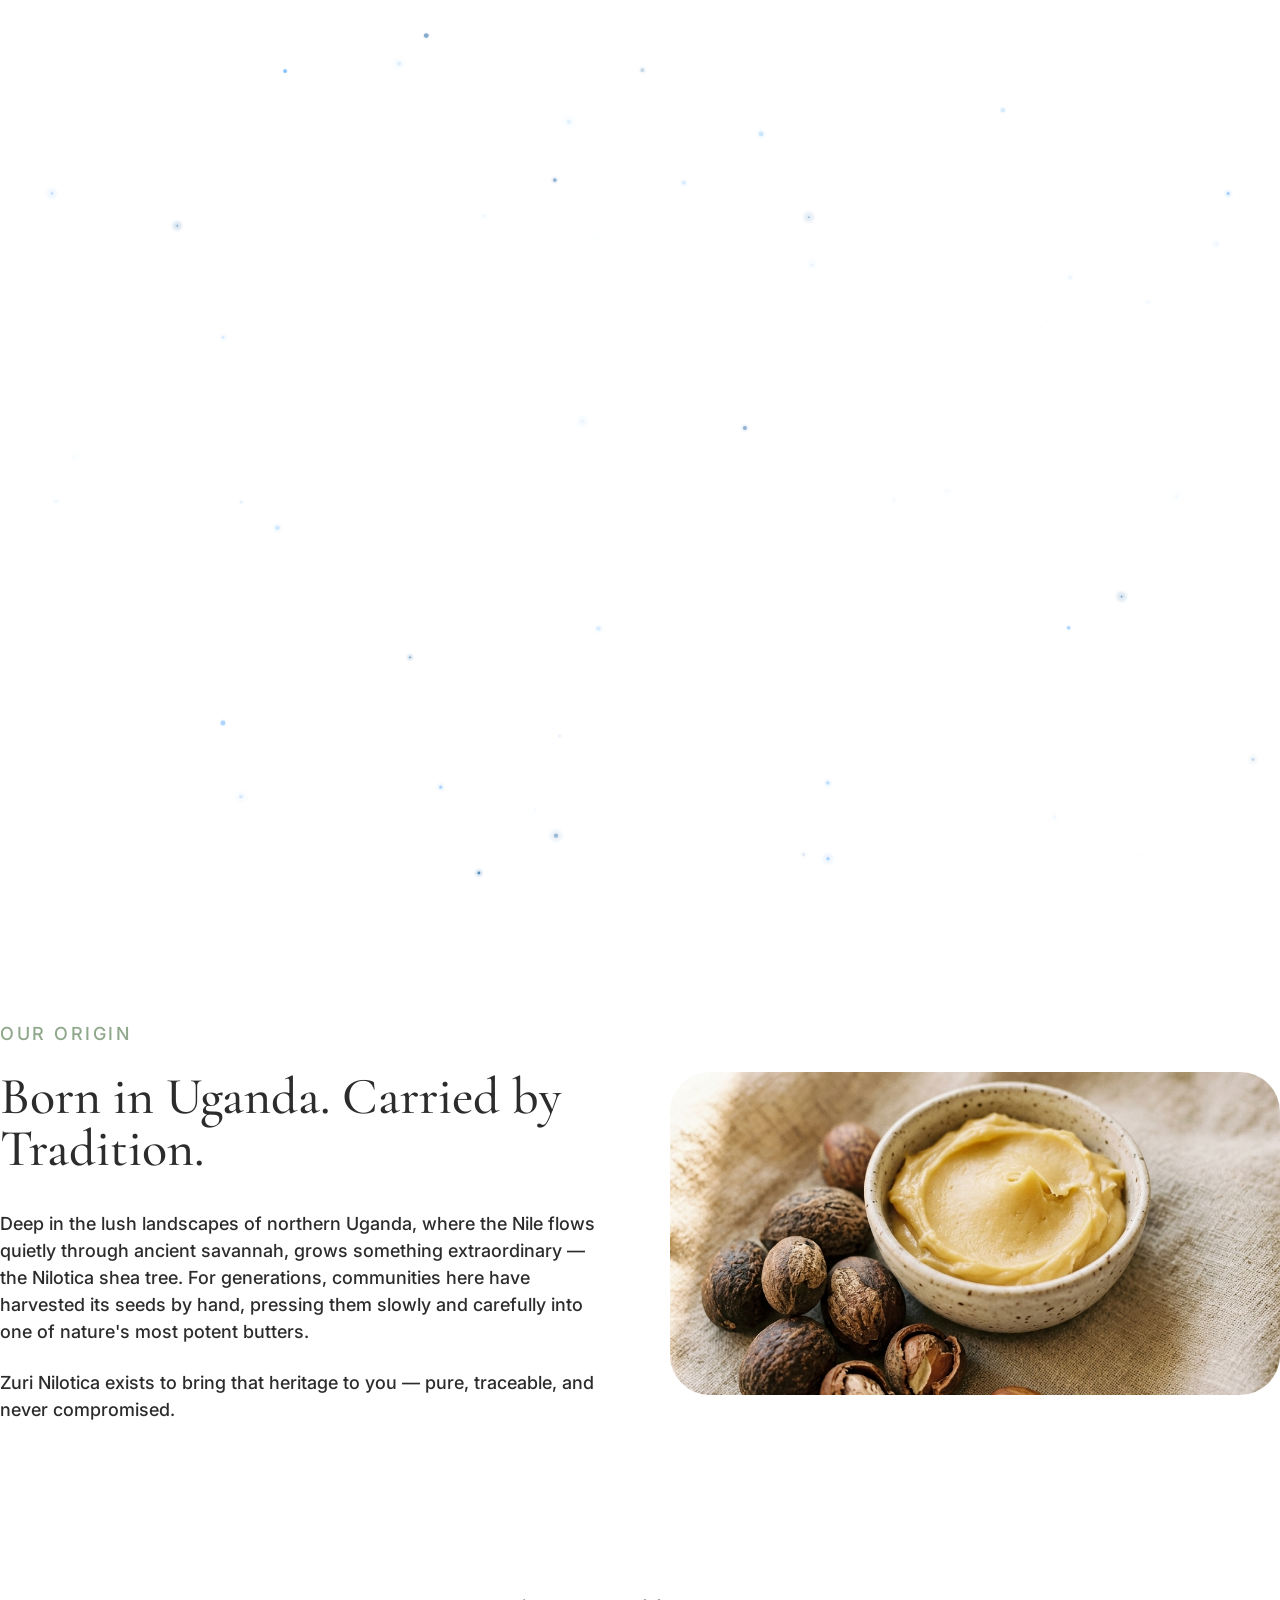
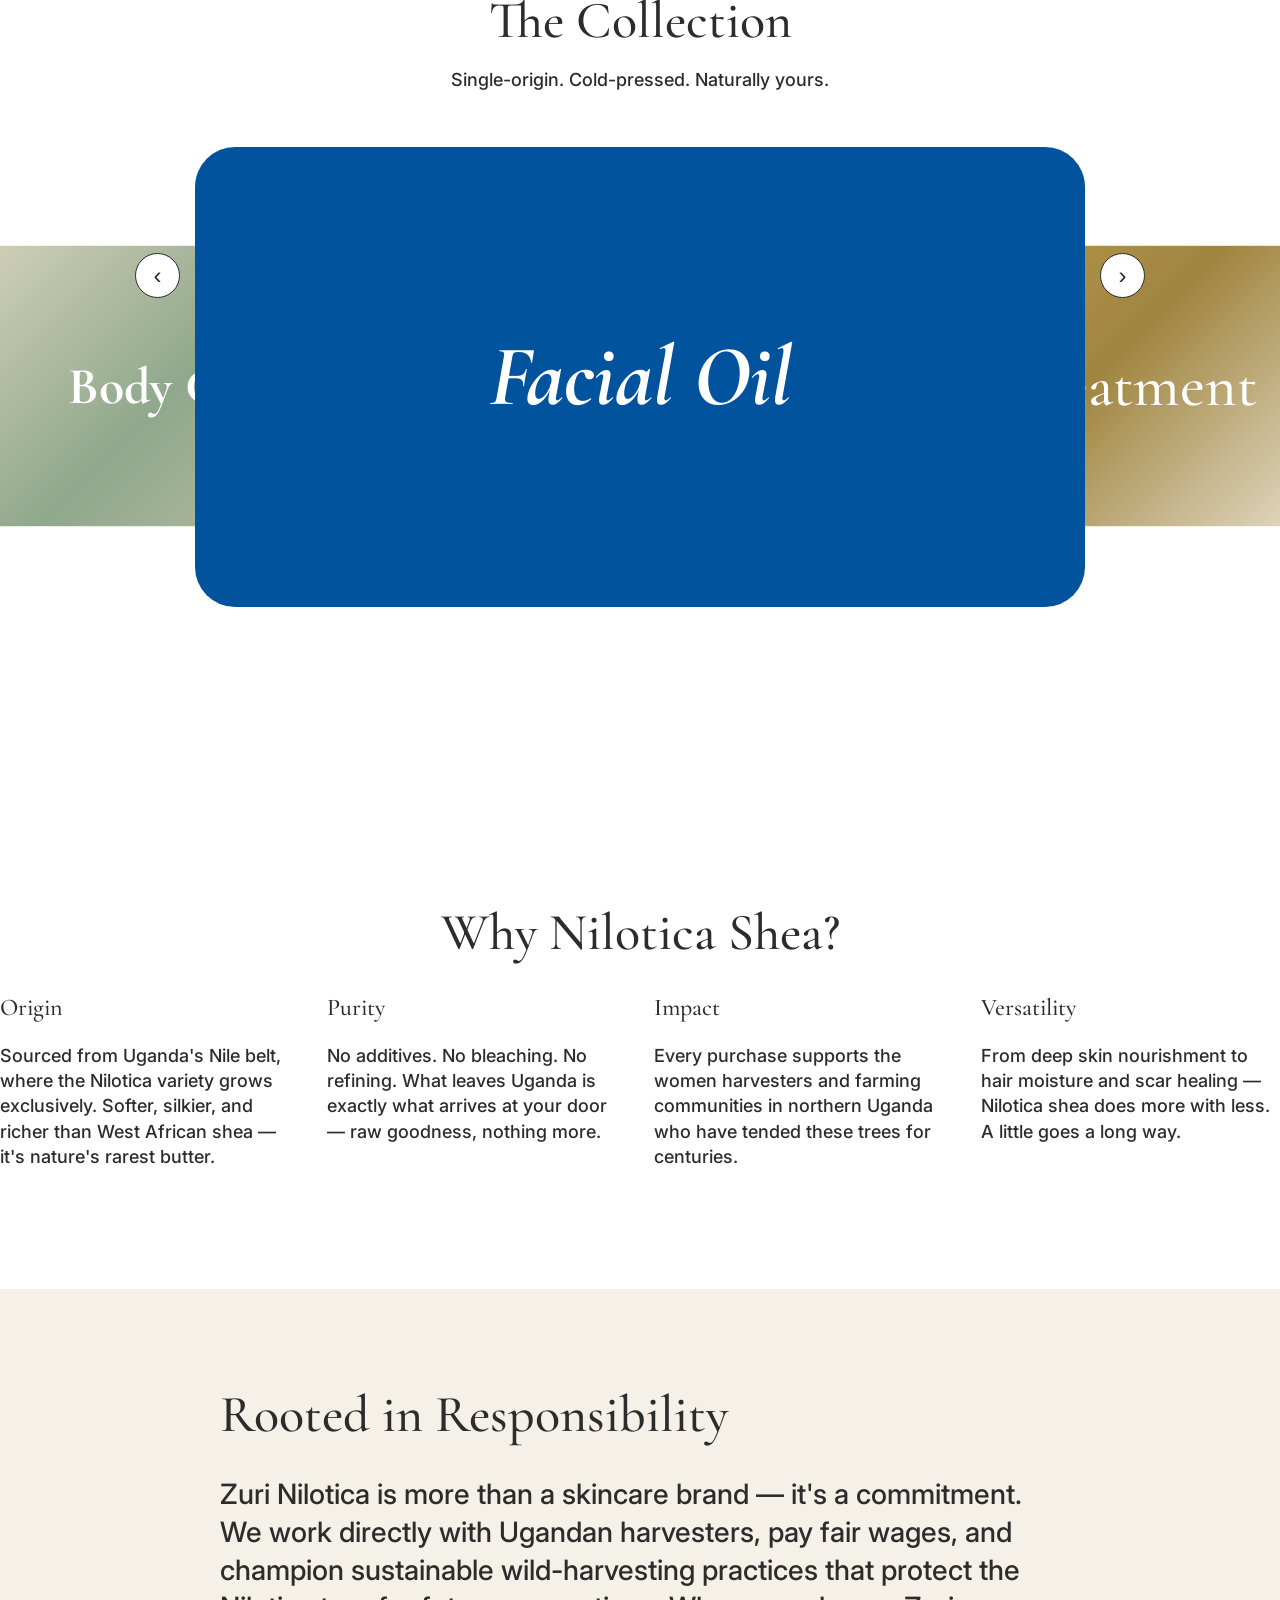
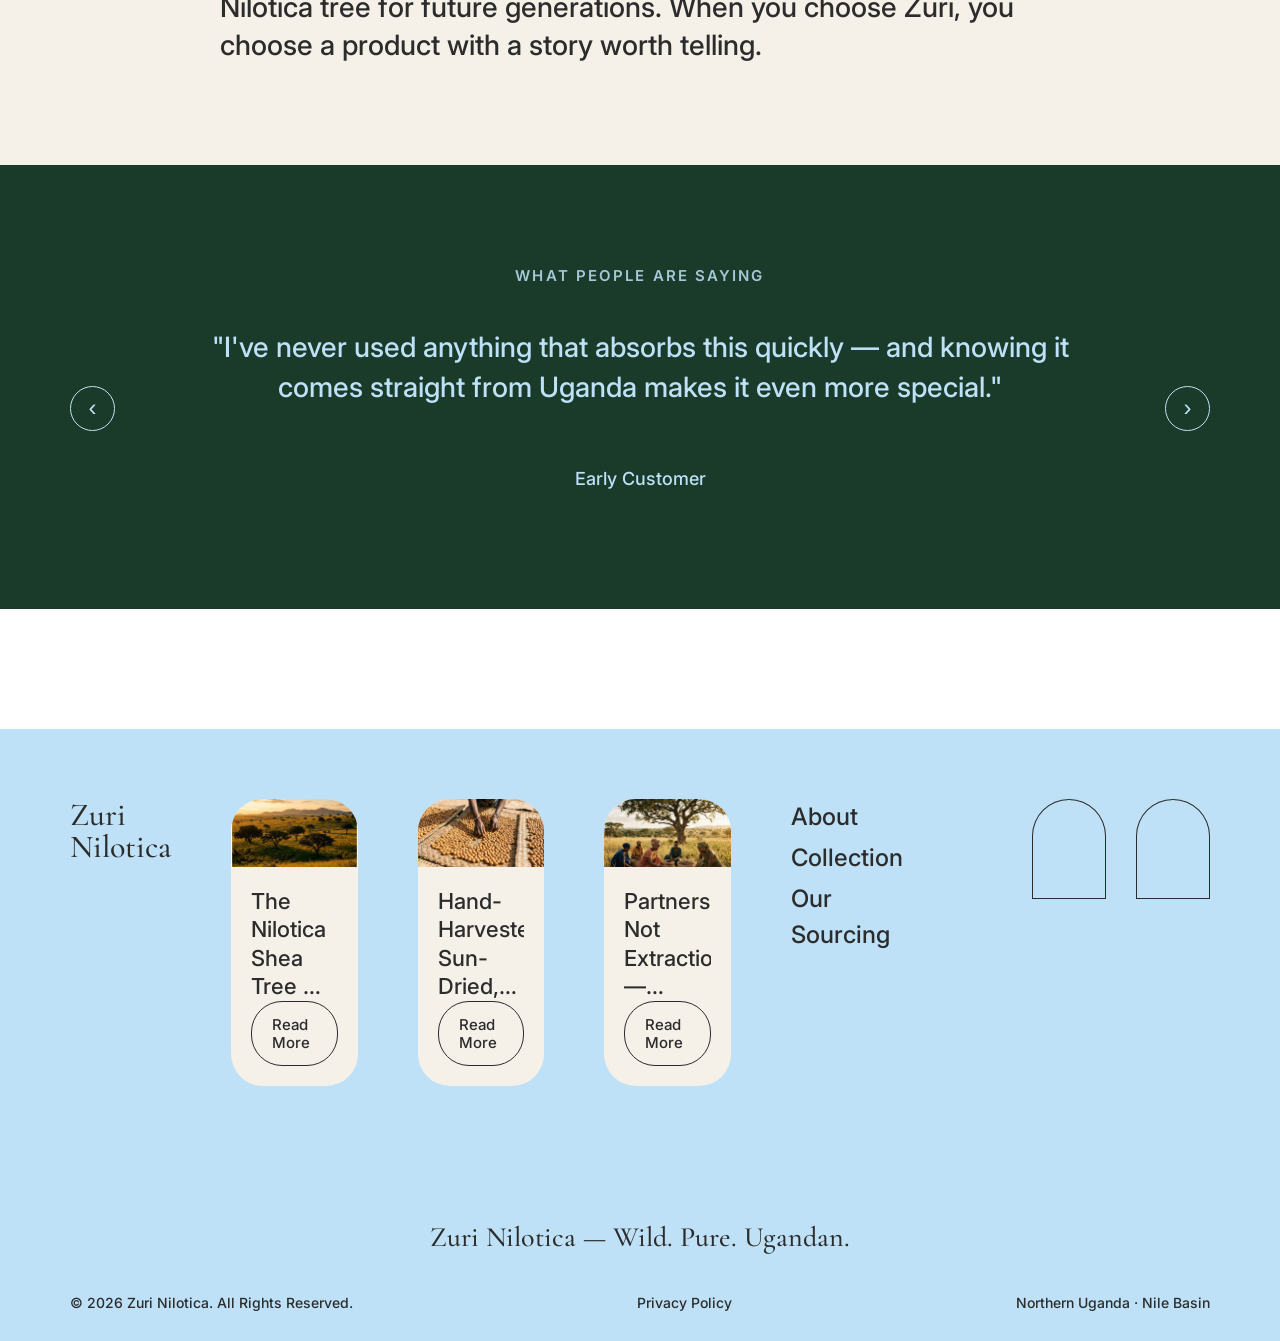
==== commit 09aeb9e0: "star particles adding stars to the hero" ====
--- a/index.html
+++ b/index.html
@@ -33,6 +33,7 @@
   </header>
 
   <section class="hero hero-home" aria-label="Introduction">
+    <canvas id="hero-canvas"</canvas>
     <div class="hero-media"></div>
     <div class="hero-logo">Z</div>
     <div class="hero-content">
--- a/styles.css
+++ b/styles.css
@@ -395,6 +395,30 @@
   color: var(--paper);
   border-color: var(--paper);
 }
+.hero {
+    position: relative;
+    overflow: hidden;
+}
+#hero-canvas {
+    position: absolute;
+    inset: 0;
+    width: 100%;
+    height: 100%;
+    z-index: 1;
+    pointer-events: none;
+}
+.hero-content,
+.hero-logo {
+    position: relative;
+    z-index: 3;
+}
+#hero-canvas {
+    z-index: 1;
+}
+.hero-content,
+.hero-logo {
+    z-index: 2;
+}
 
 .home-page {
   position: relative;
@@ -402,6 +426,7 @@
   background: var(--paper);
   padding-top: 0;
 }
+
 
 .section-heading {
   margin: 0 0 75px;
